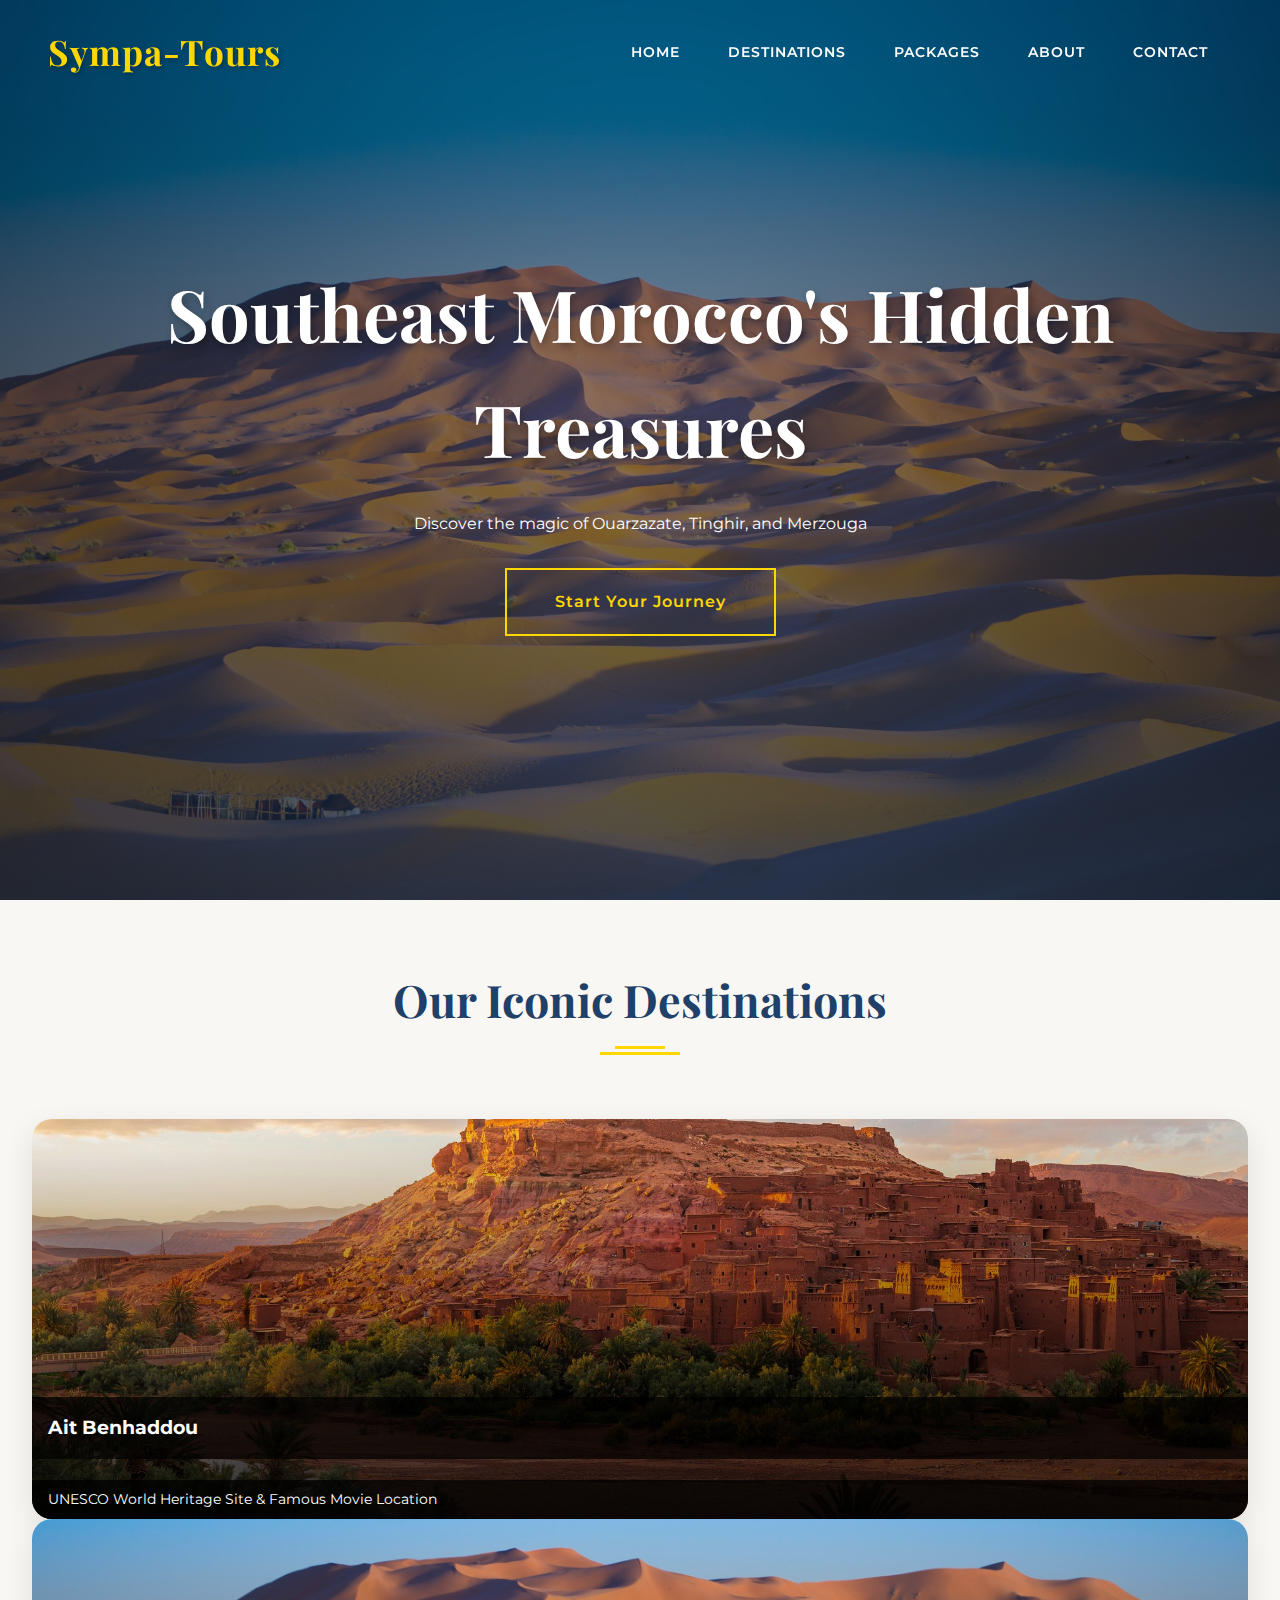
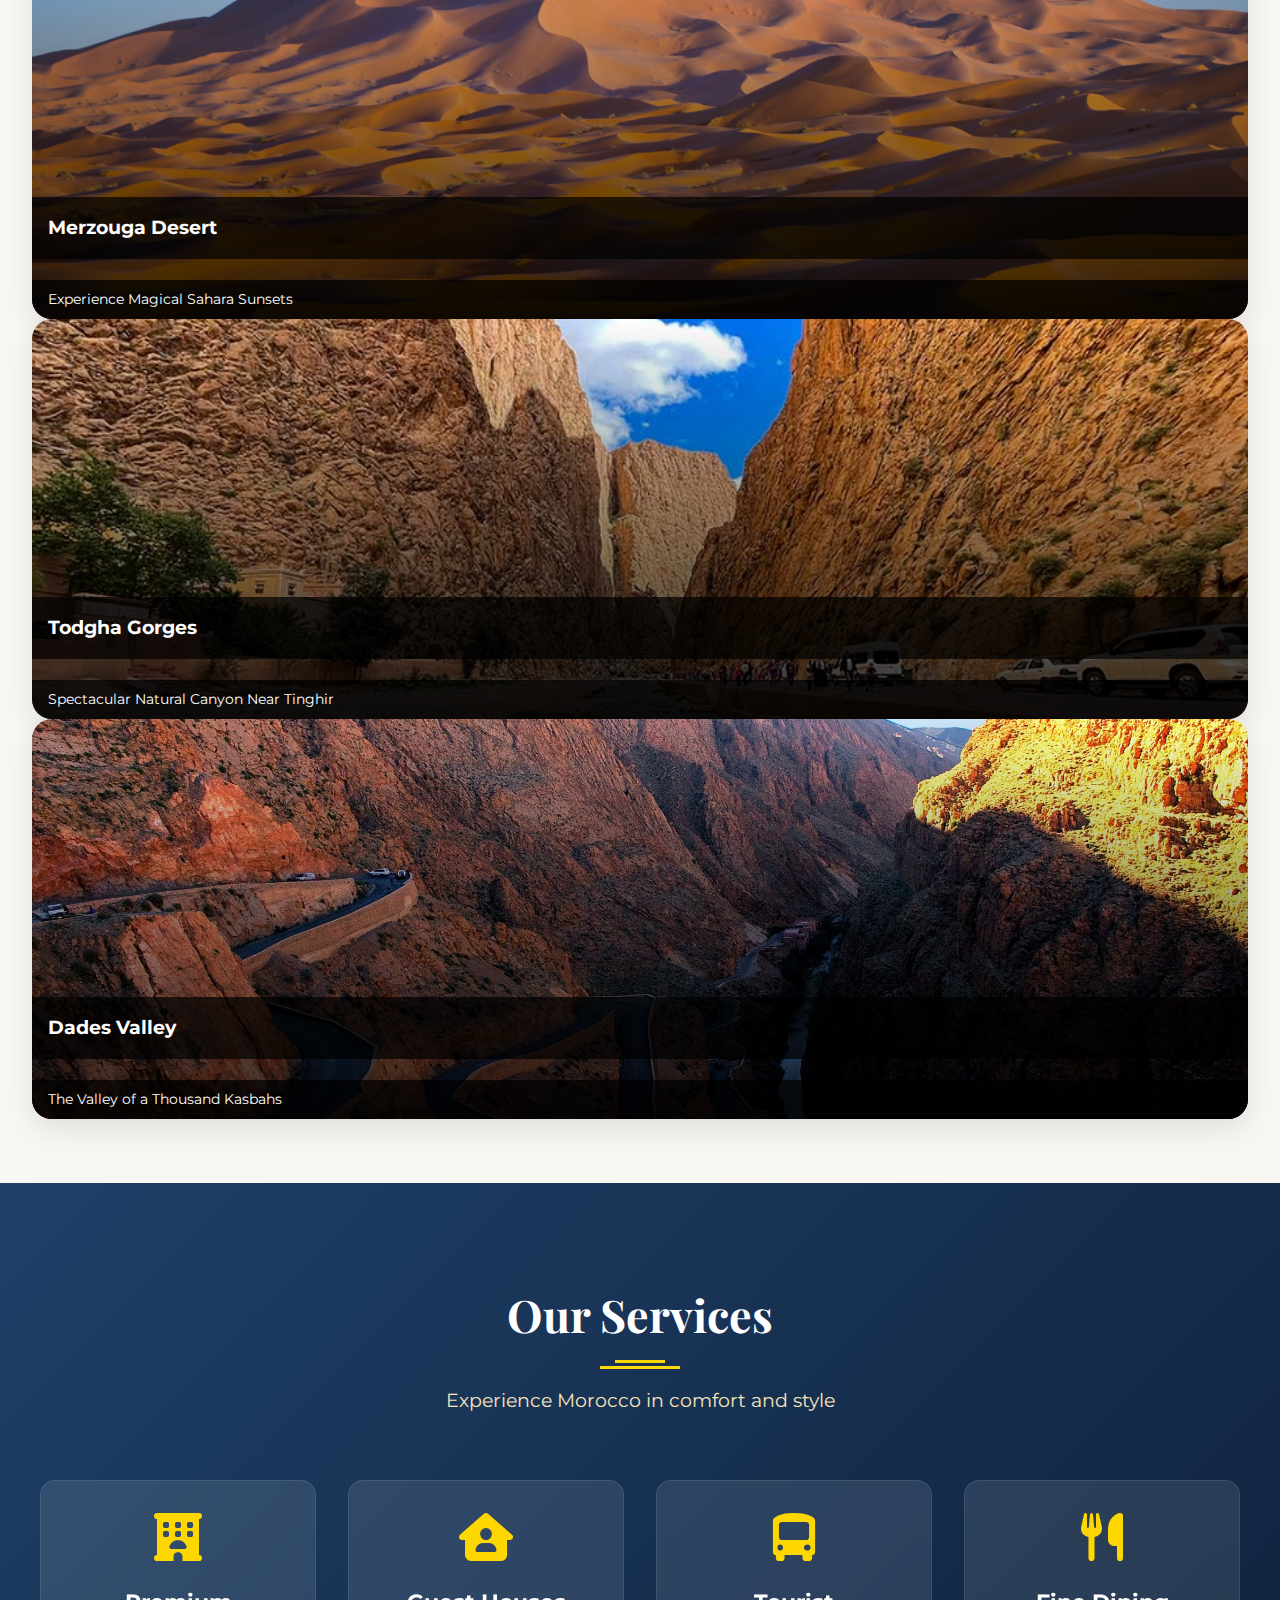
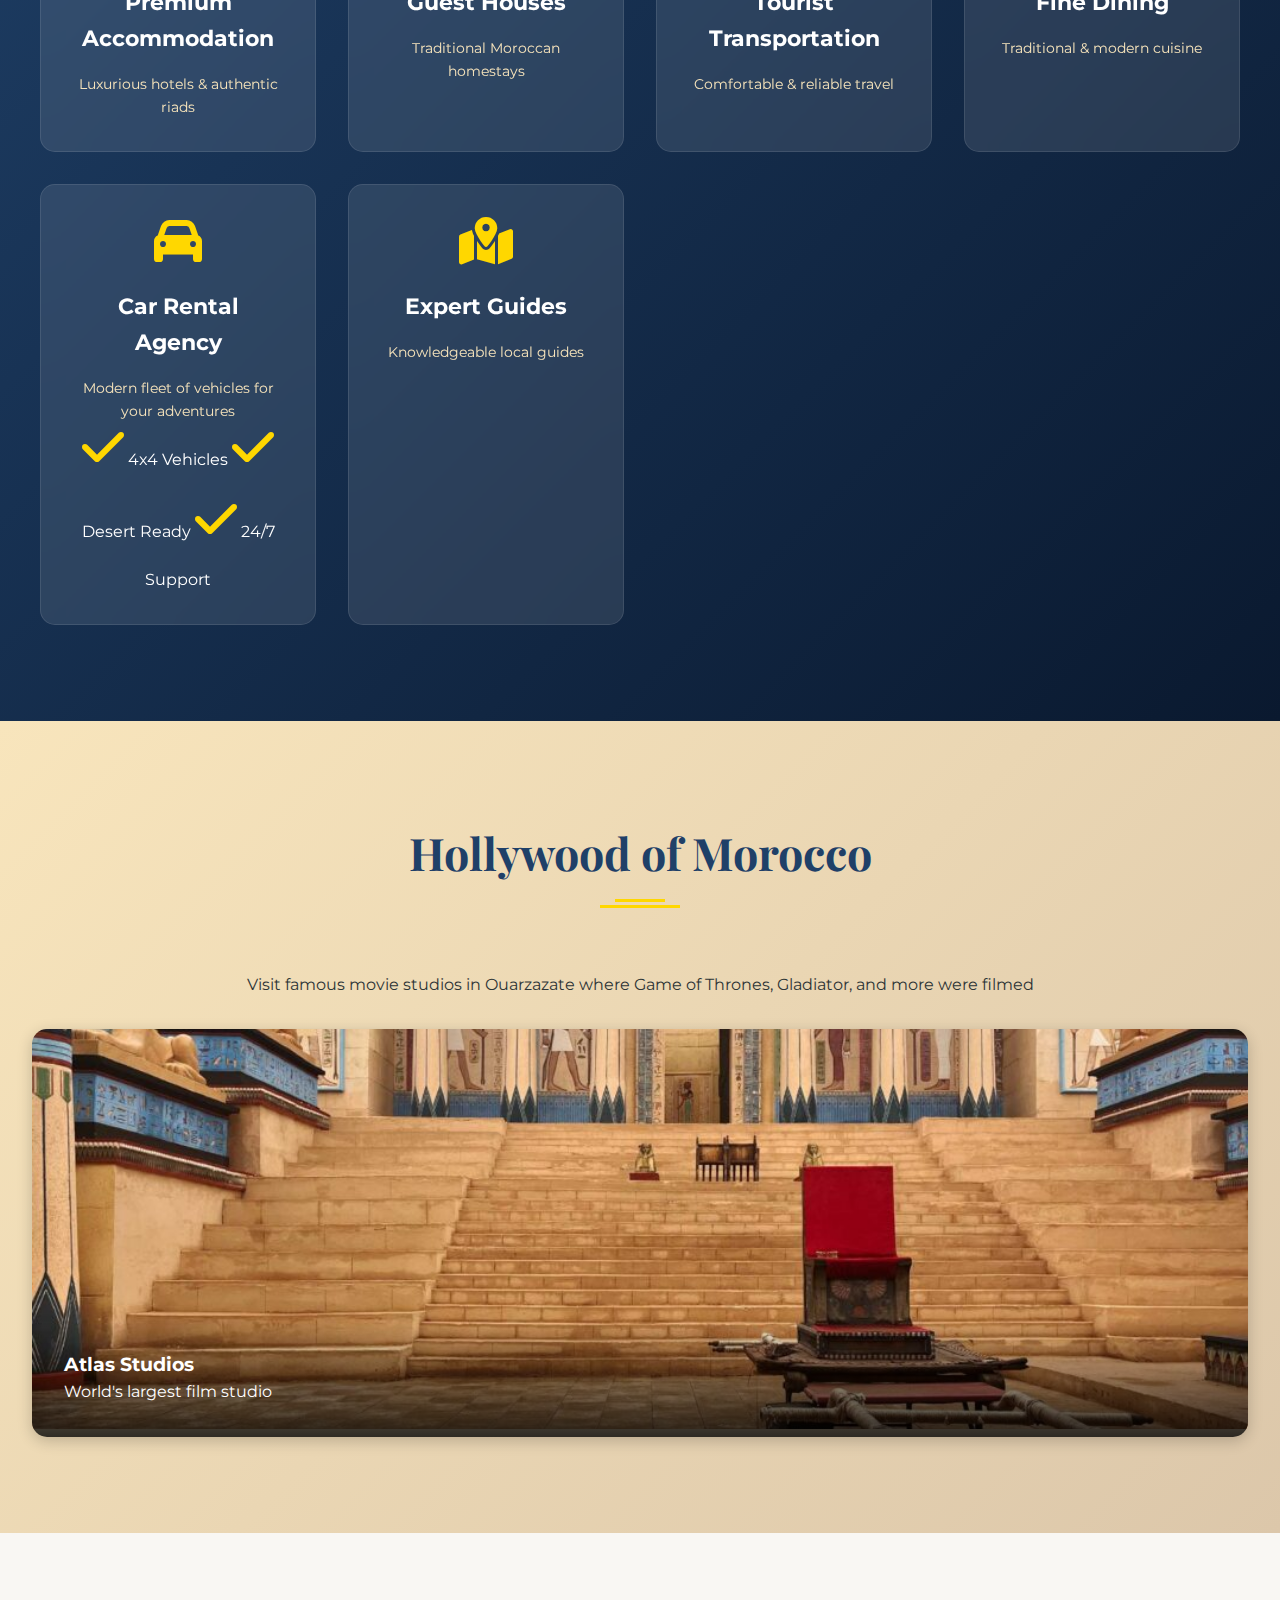
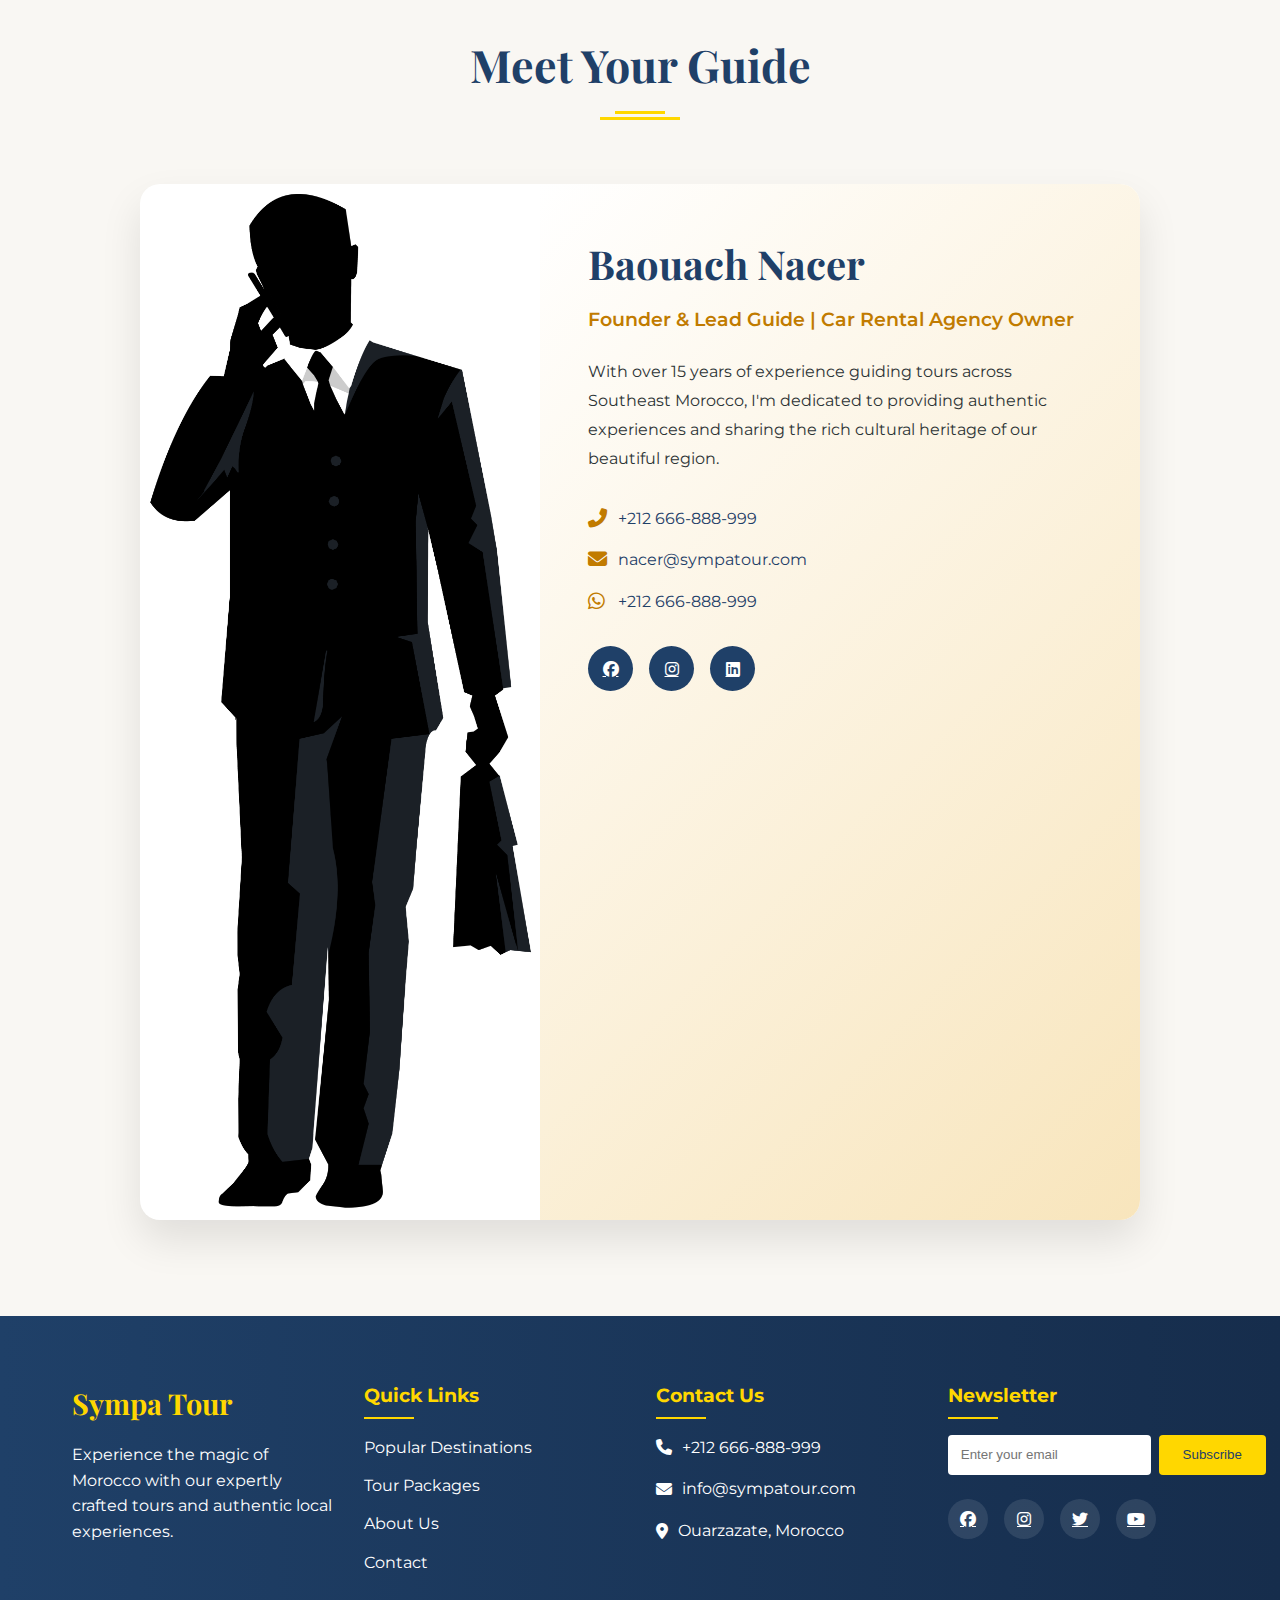
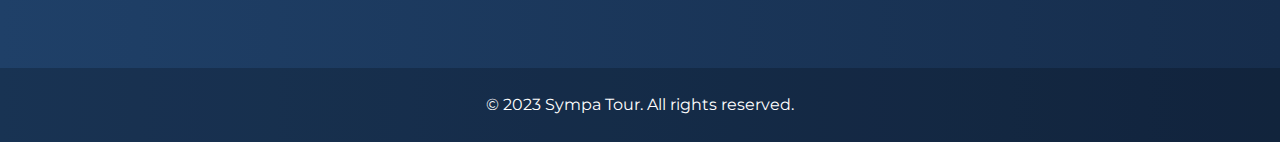
==== index.html @ e044de6e "wach" ====
<!DOCTYPE html>
<html lang="en">

<head>
    <meta charset="UTF-8">
    <meta name="viewport" content="width=device-width, initial-scale=1.0">
    <title>Sympa Tour - Moroccan Travel Experience</title>
    <link rel="preconnect" href="https://fonts.googleapis.com">
    <link rel="preconnect" href="https://fonts.gstatic.com" crossorigin>
    <link href="https://fonts.googleapis.com/css2?family=Montserrat:wght@400;600;700&family=Playfair+Display:wght@700&display=swap" rel="stylesheet">
    <link rel="stylesheet" href="https://cdnjs.cloudflare.com/ajax/libs/font-awesome/6.4.0/css/all.min.css">
    <link rel="stylesheet" href="home.css">
</head>

<body>
    <nav class="navbar">
        <div class="text-logo">Sympa-Tours</div>
        <div class="menu-toggle">
            <i class="fas fa-bars"></i>
        </div>
        <ul class="nav-links">
            <li><a href="#home">Home</a></li>
            <li><a href="#destinations">Destinations</a></li>
            <li><a href="#packages">Packages</a></li>
            <li><a href="#about">About</a></li>
            <li><a href="#contact">Contact</a></li>
        </ul>
    </nav>

    <header class="hero">
        <div class="hero-content">

            <h1>Southeast Morocco's Hidden Treasures</h1>
            <p>Discover the magic of Ouarzazate, Tinghir, and Merzouga</p>
            <a href="#contact" class="cta-button">Start Your Journey</a>
        </div>
    </header>

    <main>
        <section class="featured-destinations">
            <div class="section-header">
                <h2>Our Iconic Destinations</h2>
                <div class="separator"></div>
            </div>
            <div class="destination-grid">
                <div class="destination-card">
                    <img src="/src/images/R.jpg" alt="Ait Benhaddou">
                    <h3>Ait Benhaddou</h3>
                    <p>UNESCO World Heritage Site & Famous Movie Location</p>
                </div>
                <div class="destination-card">
                    <img src="/src/images/merzouga.jpg" alt="Merzouga Desert">
                    <h3>Merzouga Desert</h3>
                    <p>Experience Magical Sahara Sunsets</p>
                </div>
                <div class="destination-card">
                    <img src="/src/images/Todra-Gorge-Morocco-Twitter.jpg" alt="Todgha Gorges">
                    <h3>Todgha Gorges</h3>
                    <p>Spectacular Natural Canyon Near Tinghir</p>
                </div>
                <div class="destination-card">
                    <img src="/src/images/Atlas-Mountains-Ait-BenHaddou-Valley-of-the-Roses-Dades-Valley-3-Day-Private-Tour-Package-1.jpg" alt="Dades Valley">
                    <h3>Dades Valley</h3>
                    <p>The Valley of a Thousand Kasbahs</p>
                </div>
            </div>
        </section>

        <section class="services">
            <div class="section-header">
                <h2>Our Services</h2>
                <div class="separator"></div>
                <p>Experience Morocco in comfort and style</p>
            </div>
            <div class="services-grid">
                <div class="service-card">
                    <i class="fas fa-hotel"></i>
                    <h3>Premium Accommodation</h3>
                    <p>Luxurious hotels & authentic riads</p>
                </div>
                <div class="service-card">
                    <i class="fas fa-house-user"></i>
                    <h3>Guest Houses</h3>
                    <p>Traditional Moroccan homestays</p>
                </div>
                <div class="service-card">
                    <i class="fas fa-bus-alt"></i>
                    <h3>Tourist Transportation</h3>
                    <p>Comfortable & reliable travel</p>
                </div>
                <div class="service-card">
                    <i class="fas fa-utensils"></i>
                    <h3>Fine Dining</h3>
                    <p>Traditional & modern cuisine</p>
                </div>
                <div class="service-card car-rental-card">
                    <i class="fas fa-car"></i>
                    <h3>Car Rental Agency</h3>
                    <p>Modern fleet of vehicles for your adventures</p>
                    <div class="rental-details">
                        <span><i class="fas fa-check"></i> 4x4 Vehicles</span>
                        <span><i class="fas fa-check"></i> Desert Ready</span>
                        <span><i class="fas fa-check"></i> 24/7 Support</span>
                    </div>
                </div>
                <div class="service-card">
                    <i class="fas fa-map-marked-alt"></i>
                    <h3>Expert Guides</h3>
                    <p>Knowledgeable local guides</p>
                </div>
            </div>
        </section>

        <section class="movie-studios">
            <div class="section-header">
                <h2>Hollywood of Morocco</h2>
                <div class="separator"></div>
            </div>
            <p>Visit famous movie studios in Ouarzazate where Game of Thrones, Gladiator, and more were filmed</p>
            <div class="studio-gallery">
                <img src="/src/images/Atlas-10-1024x640.jpg" alt="Atlas Studios">
                <div class="studio-info">
                    <h3>Atlas Studios</h3>
                    <p>World's largest film studio</p>
                </div>
            </div>
        </section>

        <section class="contact-section">
            <div class="section-header">
                <h2>Meet Your Guide</h2>
                <div class="separator"></div>
            </div>
            <div class="contact-card">
                <div class="owner-image">
                    <img src="/src/images/man.png" alt="Tour Guide">
                </div>
                <div class="owner-info">
                    <h3>Baouach Nacer</h3>
                    <p class="title">Founder & Lead Guide | Car Rental Agency Owner</p>
                    <p class="bio">With over 15 years of experience guiding tours across Southeast Morocco, I'm dedicated to providing authentic experiences and sharing the rich cultural heritage of our beautiful region.</p>
                    <div class="owner-contacts">
                        <div class="contact-item">
                            <i class="fas fa-phone-alt"></i>
                            <span>+212 666-888-999</span>
                        </div>
                        <div class="contact-item">
                            <i class="fas fa-envelope"></i>
                            <span>nacer@sympatour.com</span>
                        </div>
                        <div class="contact-item">
                            <i class="fab fa-whatsapp"></i>
                            <span>+212 666-888-999</span>
                        </div>
                    </div>
                    <div class="owner-social">
                        <a href="#" class="social-link"><i class="fab fa-facebook"></i></a>
                        <a href="#" class="social-link"><i class="fab fa-instagram"></i></a>
                        <a href="#" class="social-link"><i class="fab fa-linkedin"></i></a>
                    </div>
                </div>
            </div>
        </section>

        <footer class="footer">
            <div class="footer-content">
                <div class="footer-section">
                    <div class="footer-logo">

                        <h3>Sympa Tour</h3>
                    </div>
                    <p>Experience the magic of Morocco with our expertly crafted tours and authentic local experiences.</p>
                </div>

                <div class="footer-section">
                    <h4>Quick Links</h4>
                    <ul>
                        <li><a href="#destinations">Popular Destinations</a></li>
                        <li><a href="#packages">Tour Packages</a></li>
                        <li><a href="#about">About Us</a></li>
                        <li><a href="#contact">Contact</a></li>
                    </ul>
                </div>

                <div class="footer-section">
                    <h4>Contact Us</h4>
                    <div class="contact-info">
                        <p><i class="fas fa-phone"></i> +212 666-888-999</p>
                        <p><i class="fas fa-envelope"></i> info@sympatour.com</p>
                        <p><i class="fas fa-map-marker-alt"></i> Ouarzazate, Morocco</p>
                    </div>
                </div>

                <div class="footer-section">
                    <h4>Newsletter</h4>
                    <div class="newsletter-form">
                        <input type="email" placeholder="Enter your email">
                        <button type="submit">Subscribe</button>
                    </div>
                    <div class="social-links">
                        <a href="#"><i class="fab fa-facebook"></i></a>
                        <a href="#"><i class="fab fa-instagram"></i></a>
                        <a href="#"><i class="fab fa-twitter"></i></a>
                        <a href="#"><i class="fab fa-youtube"></i></a>
                    </div>
                </div>
            </div>
            <div class="footer-bottom">
                <p>&copy; 2023 Sympa Tour. All rights reserved.</p>
            </div>
        </footer>
        <script src="home.js"></script>
</body>

</html>
---- home.css ----
:root {
    --primary-color: #c17b00;
    --secondary-color: #1f4068;
    --accent-color: #ffd700;
    --text-color: #2d3436;
    --light-bg: #f9f7f3;
    --sand-light: #f8e5bc;
    --sand-dark: #dcc7aa;
}

* {
    margin: 0;
    padding: 0;
    box-sizing: border-box;
}

body {
    font-family: 'Montserrat', sans-serif;
    line-height: 1.6;
    color: var(--text-color);
}


/* ...existing code... */

.navbar {
    background: transparent;
    padding: 1.5rem 3rem;
    transition: all 0.4s ease;
    backdrop-filter: blur(10px);
    display: flex;
    justify-content: space-between;
    align-items: center;
    position: fixed;
    width: 100%;
    z-index: 1000;
}

.text-logo {
    font-family: 'Playfair Display', serif;
    font-size: 2.2rem;
    color: var(--accent-color);
    text-shadow: 2px 2px 4px rgba(0, 0, 0, 0.3);
    font-weight: 700;
    letter-spacing: 1px;
}

.navbar.scrolled {
    background: rgba(31, 64, 104, 0.95);
    padding: 1rem 3rem;
    box-shadow: 0 2px 20px rgba(0, 0, 0, 0.1);
}

.logo {
    font-family: 'Playfair Display', serif;
    font-size: 2.2rem;
    color: var(--accent-color);
    text-shadow: 2px 2px 4px rgba(0, 0, 0, 0.3);
}

.logo i {
    margin-right: 10px;
}

.nav-links {
    display: flex;
    list-style: none;
}

.nav-links li a {
    font-weight: 600;
    text-transform: uppercase;
    letter-spacing: 1px;
    font-size: 0.9rem;
    position: relative;
    color: white;
    text-decoration: none;
    padding: 0.5rem 1rem;
    margin: 0 0.5rem;
    border-radius: 25px;
    transition: background 0.3s ease;
}

.nav-links li a::after {
    content: '';
    position: absolute;
    bottom: -5px;
    left: 50%;
    width: 0;
    height: 2px;
    background: var(--accent-color);
    transition: all 0.3s ease;
    transform: translateX(-50%);
}

.nav-links li a:hover {
    background: var(--accent-color);
    color: var(--secondary-color);
}

.nav-links li a:hover::after {
    width: 80%;
}


/* ...existing code... */

.nav-links li a.active {
    background: var(--accent-color);
    color: var(--secondary-color);
    position: relative;
}

.nav-links li a.active::after {
    width: 80%;
    opacity: 1;
}


/* ...existing code... */

.hero {
    height: 100vh;
    background: linear-gradient(rgba(0, 0, 0, 0.3), rgba(31, 64, 104, 0.7)), url('/src/images/merzouga.jpg') center/cover;
    display: flex;
    align-items: center;
    justify-content: center;
    text-align: center;
    color: white;
    background-attachment: fixed;
    position: relative;
}

.hero::before {
    content: '';
    position: absolute;
    top: 0;
    left: 0;
    right: 0;
    bottom: 0;
    background: radial-gradient(circle at center, transparent 0%, rgba(0, 0, 0, 0.4) 100%);
}

.hero-content {
    position: relative;
    padding: 0 20px;
    z-index: 1;
}

.hero-content h1 {
    font-family: 'Playfair Display', serif;
    font-size: 4.5rem;
    text-shadow: 2px 4px 8px rgba(0, 0, 0, 0.3);
    margin-bottom: 1.5rem;
}

.cta-button {
    background: transparent;
    border: 2px solid var(--accent-color);
    color: var(--accent-color);
    font-weight: 600;
    letter-spacing: 1px;
    padding: 1.2rem 3rem;
    margin-top: 2rem;
    text-decoration: none;
    display: inline-block;
    overflow: hidden;
    position: relative;
    z-index: 1;
    transition: transform 0.3s ease;
}

.cta-button::after {
    content: '';
    position: absolute;
    bottom: 0;
    left: 0;
    width: 100%;
    height: 0;
    background: var(--accent-color);
    transition: all 0.3s ease;
    z-index: -1;
}

.cta-button:hover {
    color: var(--secondary-color);
}

.cta-button:hover::after {
    height: 100%;
}

.cta-button:hover {
    transform: scale(1.05);
}

.featured-destinations {
    padding: 4rem 2rem;
    background: var(--light-bg);
}

.section-header {
    text-align: center;
    margin-bottom: 4rem;
}

.section-header h2 {
    font-family: 'Playfair Display', serif;
    font-size: 2.8rem;
    color: var(--secondary-color);
    margin-bottom: 1rem;
}

.separator {
    width: 80px;
    height: 3px;
    background: var(--accent-color);
    margin: 0 auto;
    position: relative;
}

.separator::before,
.separator::after {
    content: '';
    position: absolute;
    width: 40px;
    height: 3px;
    background: var(--accent-color);
    top: -6px;
}

.separator::before {
    left: 15px;
}

.separator::after {
    right: 15px;
}

.destination-card {
    background: white;
    border-radius: 20px;
    overflow: hidden;
    box-shadow: 0 10px 30px rgba(0, 0, 0, 0.1);
    transition: transform 0.3s ease;
    position: relative;
    height: 400px;
}

.destination-card::before {
    content: '';
    position: absolute;
    top: 0;
    left: 0;
    width: 100%;
    height: 100%;
    background: linear-gradient(to top, rgba(0, 0, 0, 0.8), transparent);
    z-index: 1;
}

.destination-card:hover {
    transform: translateY(-10px);
}

.destination-card img {
    width: 100%;
    height: 100%;
    object-fit: cover;
    transition: transform 0.5s ease;
    transform: scale(1.1);
}

.destination-card:hover img {
    transform: scale(1);
}

.destination-card h3 {
    position: absolute;
    bottom: 60px;
    width: 100%;
    color: white;
    background: rgba(0, 0, 0, 0.7);
    margin: 0;
    padding: 1rem;
    z-index: 2;
}

.destination-card p {
    position: absolute;
    bottom: 0;
    width: 100%;
    color: white;
    background: rgba(0, 0, 0, 0.7);
    margin: 0;
    padding: 0.5rem 1rem;
    font-size: 0.9rem;
    z-index: 2;
}

.movie-studios {
    padding: 6rem 2rem;
    background: linear-gradient(135deg, var(--sand-light), var(--sand-dark));
    text-align: center;
}

.studio-gallery {
    margin-top: 2rem;
    position: relative;
    overflow: hidden;
    border-radius: 15px;
    box-shadow: 0 4px 15px rgba(0, 0, 0, 0.2);
}

.studio-gallery img {
    width: 100%;
    height: 400px;
    object-fit: cover;
    transition: transform 0.3s ease;
}

.studio-info {
    position: absolute;
    bottom: 0;
    width: 100%;
    background: linear-gradient(transparent, rgba(0, 0, 0, 0.8));
    color: white;
    padding: 2rem;
    text-align: left;
}

.services {
    padding: 6rem 2rem;
    background: linear-gradient(135deg, var(--secondary-color), #0a192f);
    color: white;
}

.services .section-header h2 {
    color: white;
}

.services .section-header p {
    color: var(--sand-light);
    font-size: 1.2rem;
    margin-top: 1rem;
}

.services-grid {
    display: grid;
    grid-template-columns: repeat(auto-fit, minmax(250px, 1fr));
    gap: 2rem;
    max-width: 1200px;
    margin: 3rem auto 0;
}

.service-card {
    background: rgba(255, 255, 255, 0.1);
    backdrop-filter: blur(10px);
    padding: 2rem;
    border-radius: 15px;
    text-align: center;
    transition: all 0.3s ease;
    border: 1px solid rgba(255, 255, 255, 0.1);
}

.service-card:hover {
    transform: translateY(-10px);
    background: rgba(255, 255, 255, 0.15);
    border-color: var(--accent-color);
}

.service-card i {
    font-size: 3rem;
    color: var(--accent-color);
    margin-bottom: 1.5rem;
}

.service-card h3 {
    color: white;
    font-size: 1.4rem;
    margin-bottom: 1rem;
}

.service-card p {
    color: var(--sand-light);
    font-size: 0.9rem;
}

@media (max-width: 768px) {
    .nav-links {
        display: none;
    }
    .hero-content h1 {
        font-size: 2.5rem;
    }
    .services-grid {
        grid-template-columns: 1fr;
        padding: 0 1rem;
    }
}


/* ...existing code... */

.menu-toggle {
    display: none;
    font-size: 2rem;
    color: var(--accent-color);
    cursor: pointer;
    z-index: 1001;
}

@media (max-width: 768px) {
    .menu-toggle {
        display: block;
    }
    .nav-links {
        position: fixed;
        top: 0;
        right: -100%;
        width: 100%;
        height: 100vh;
        background-color: var(--secondary-color);
        display: flex;
        flex-direction: column;
        align-items: center;
        justify-content: center;
        transition: 0.5s ease;
        z-index: 1000;
    }
    .nav-links.active {
        right: 0;
    }
    .nav-links li {
        margin: 1.5rem 0;
    }
    .nav-links li a {
        font-size: 1.5rem;
        padding: 0.8rem 2rem;
    }
}


/* ...existing code... */

.contact-section {
    padding: 6rem 2rem;
    background: var(--light-bg);
}

.contact-card {
    max-width: 1000px;
    margin: 3rem auto 0;
    display: flex;
    background: white;
    border-radius: 20px;
    overflow: hidden;
    box-shadow: 0 20px 40px rgba(0, 0, 0, 0.1);
}

.owner-image {
    flex: 0 0 40%;
    position: relative;
    overflow: hidden;
}

.owner-image img {
    width: 100%;
    height: 100%;
    object-fit: cover;
    transition: transform 0.3s ease;
}

.owner-image:hover img {
    transform: scale(1.05);
}

.owner-info {
    flex: 0 0 60%;
    padding: 3rem;
    background: linear-gradient(135deg, #fff, var(--sand-light));
}

.owner-info h3 {
    font-family: 'Playfair Display', serif;
    font-size: 2.5rem;
    color: var(--secondary-color);
    margin-bottom: 0.5rem;
}

.owner-info .title {
    color: var(--primary-color);
    font-size: 1.2rem;
    font-weight: 600;
    margin-bottom: 1.5rem;
}

.owner-info .bio {
    color: var(--text-color);
    margin-bottom: 2rem;
    line-height: 1.8;
}

.owner-contacts {
    margin-bottom: 2rem;
}

.contact-item {
    display: flex;
    align-items: center;
    margin-bottom: 1rem;
    color: var(--secondary-color);
}

.contact-item i {
    width: 30px;
    color: var(--primary-color);
    font-size: 1.2rem;
}

.owner-social {
    display: flex;
    gap: 1rem;
}

.owner-social .social-link {
    width: 45px;
    height: 45px;
    display: flex;
    align-items: center;
    justify-content: center;
    background: var(--secondary-color);
    color: white;
    border-radius: 50%;
    transition: all 0.3s ease;
}

.owner-social .social-link:hover {
    background: var(--accent-color);
    transform: translateY(-3px);
}

@media (max-width: 768px) {
    .contact-card {
        flex-direction: column;
    }
    .owner-image {
        height: 300px;
    }
    .owner-info {
        padding: 2rem;
    }
    .owner-info h3 {
        font-size: 2rem;
    }
}

.footer {
    background: linear-gradient(to right, #1f4068, #162d4c);
    color: white;
    align-items: center;
    padding: 4rem 0 0 0;
}

.footer-content {
    max-width: 1200px;
    margin: 0 auto;
    display: grid;
    grid-template-columns: repeat(auto-fit, minmax(250px, 1fr));
    gap: 2rem;
    padding: 0 2rem;
}

.footer-section {
    margin-bottom: 2rem;
}

.footer-logo {
    display: flex;
    align-items: center;
    gap: 1rem;
    margin-bottom: 1rem;
}

.footer-logo i {
    font-size: 2.5rem;
    color: var(--accent-color);
}

.footer-logo h3 {
    font-family: 'Playfair Display', serif;
    font-size: 1.8rem;
    color: var(--accent-color);
}

.footer-section h4 {
    color: var(--accent-color);
    font-size: 1.2rem;
    margin-bottom: 1.5rem;
    position: relative;
}

.footer-section h4::after {
    content: '';
    position: absolute;
    left: 0;
    bottom: -8px;
    width: 50px;
    height: 2px;
    background: var(--accent-color);
}

.footer-section ul {
    list-style: none;
}

.footer-section ul li {
    margin-bottom: 0.8rem;
}

.footer-section ul li a {
    color: #fff;
    text-decoration: none;
    transition: all 0.3s ease;
}

.footer-section ul li a:hover {
    color: var(--accent-color);
    padding-left: 8px;
}

.contact-info p {
    display: flex;
    align-items: center;
    gap: 10px;
    margin-bottom: 1rem;
}

.newsletter-form {
    display: flex;
    gap: 0.5rem;
    margin-bottom: 1.5rem;
}

.newsletter-form input {
    padding: 0.8rem;
    border: none;
    border-radius: 4px;
    flex: 1;
}

.newsletter-form button {
    background: var(--accent-color);
    color: var(--secondary-color);
    border: none;
    padding: 0.8rem 1.5rem;
    border-radius: 4px;
    cursor: pointer;
    transition: all 0.3s ease;
}

.newsletter-form button:hover {
    background: #fff;
    transform: translateY(-2px);
}

.social-links {
    display: flex;
    gap: 1rem;
}

.social-links a {
    color: white;
    background: rgba(255, 255, 255, 0.1);
    width: 40px;
    height: 40px;
    display: flex;
    align-items: center;
    justify-content: center;
    border-radius: 50%;
    transition: all 0.3s ease;
}

.social-links a:hover {
    background: var(--accent-color);
    transform: translateY(-3px);
}

.footer-bottom {
    text-align: center;
    padding: 1.5rem;
    background: rgba(0, 0, 0, 0.2);
    margin-top: 3rem;
}

@media (max-width: 768px) {
    .footer-content {
        grid-template-columns: 1fr;
    }
    .newsletter-form {
        flex-direction: column;
    }
}
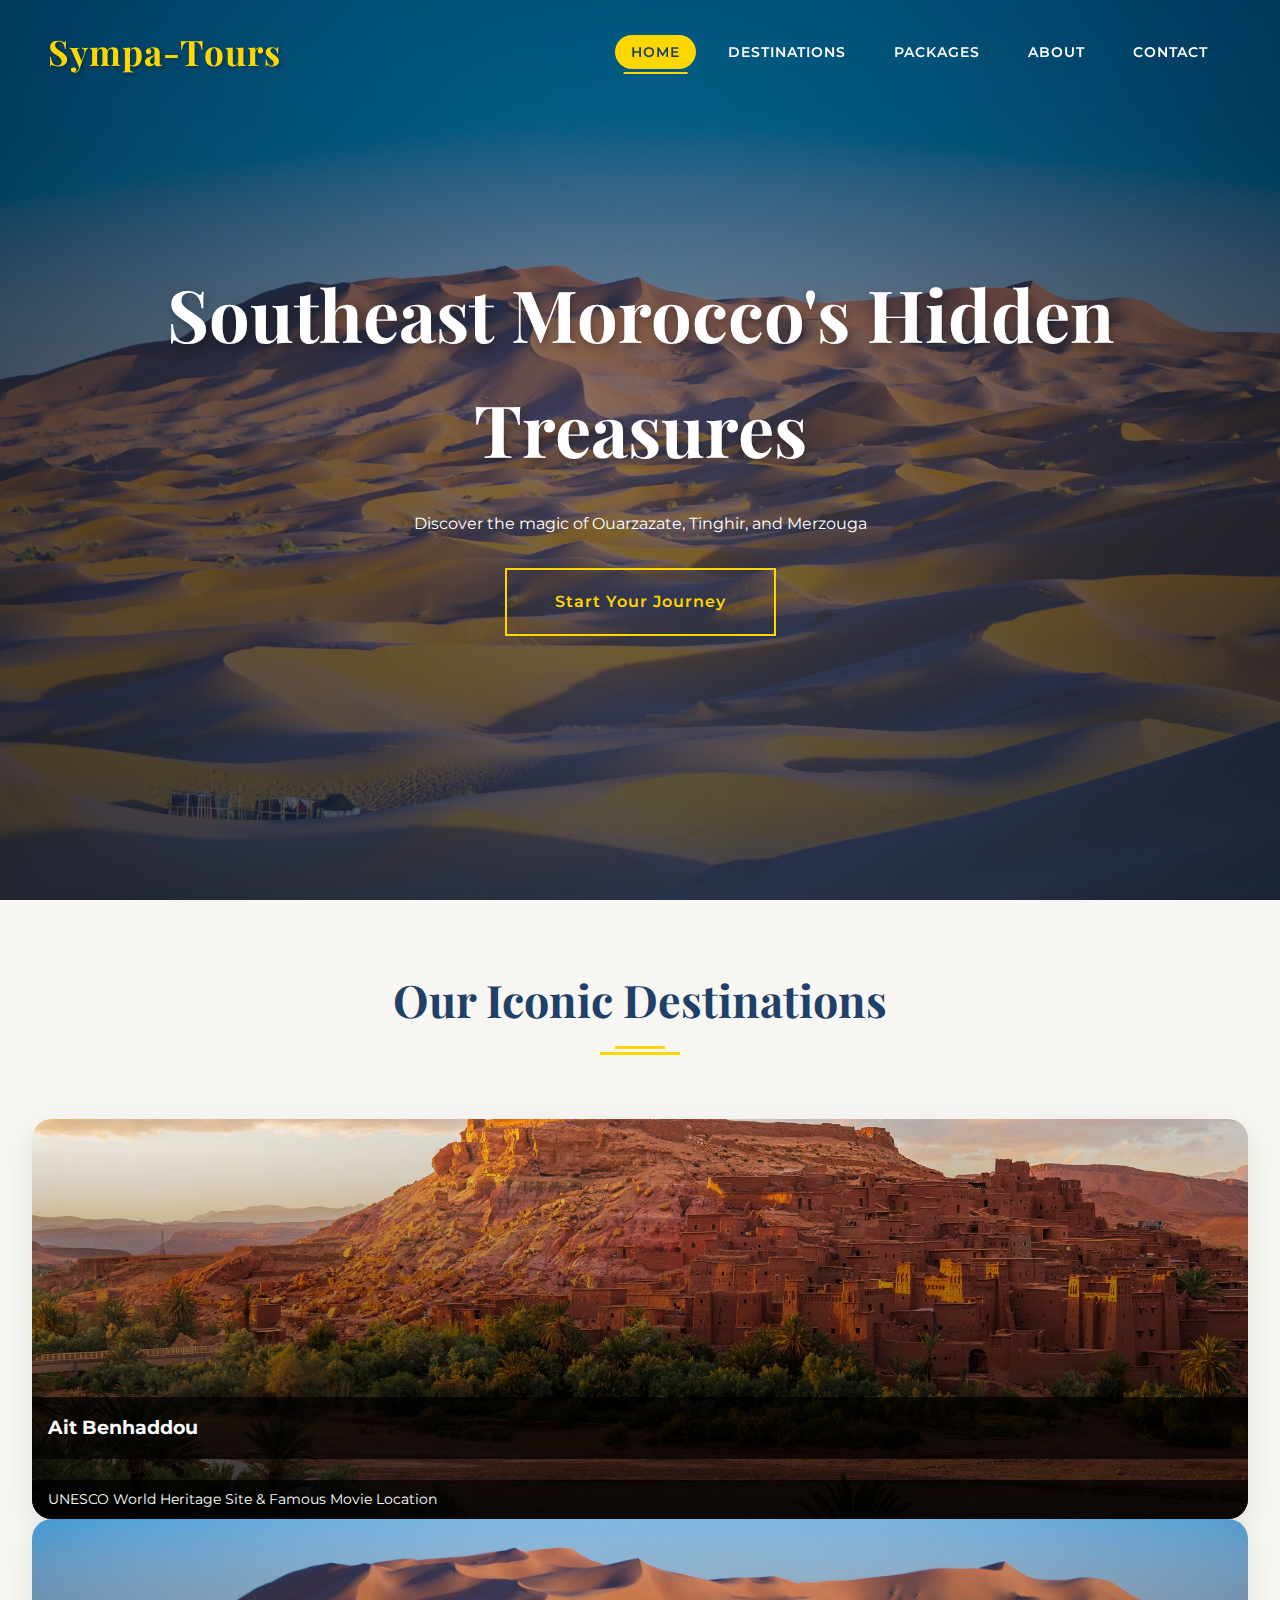
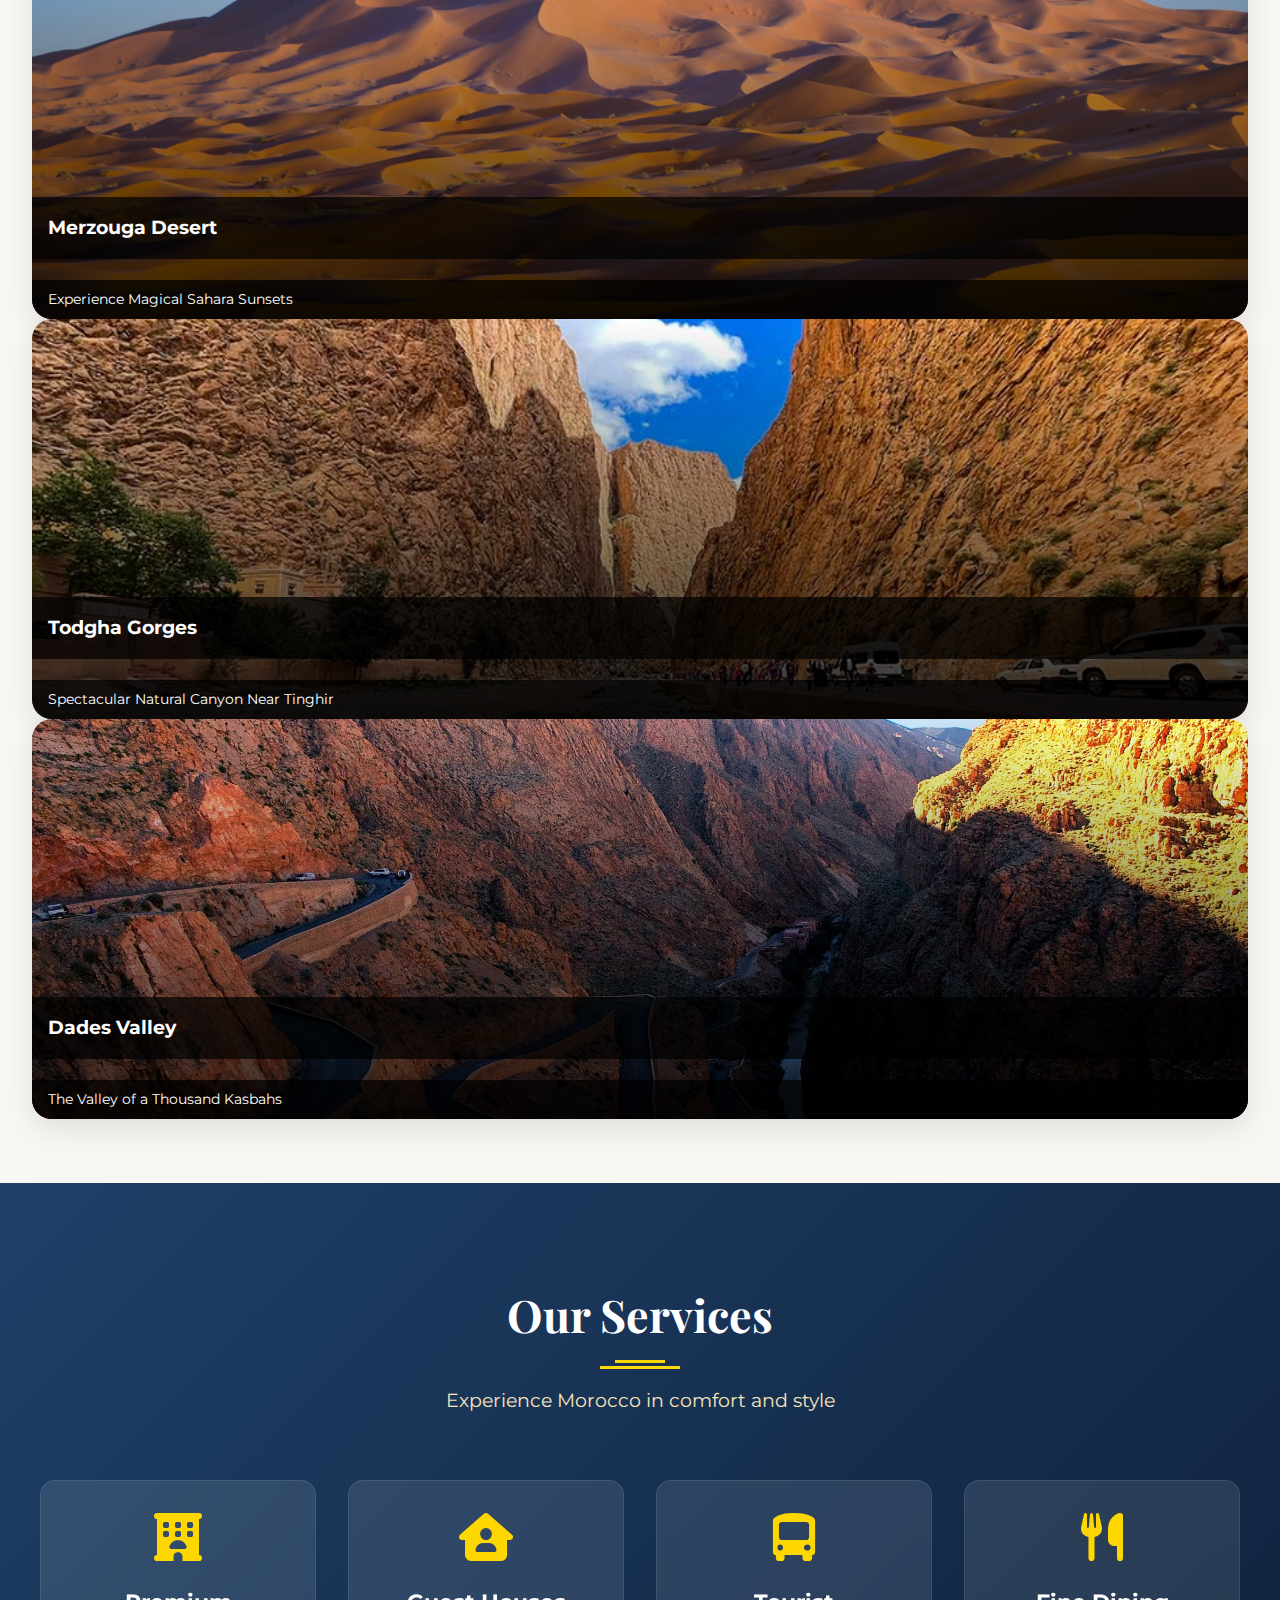
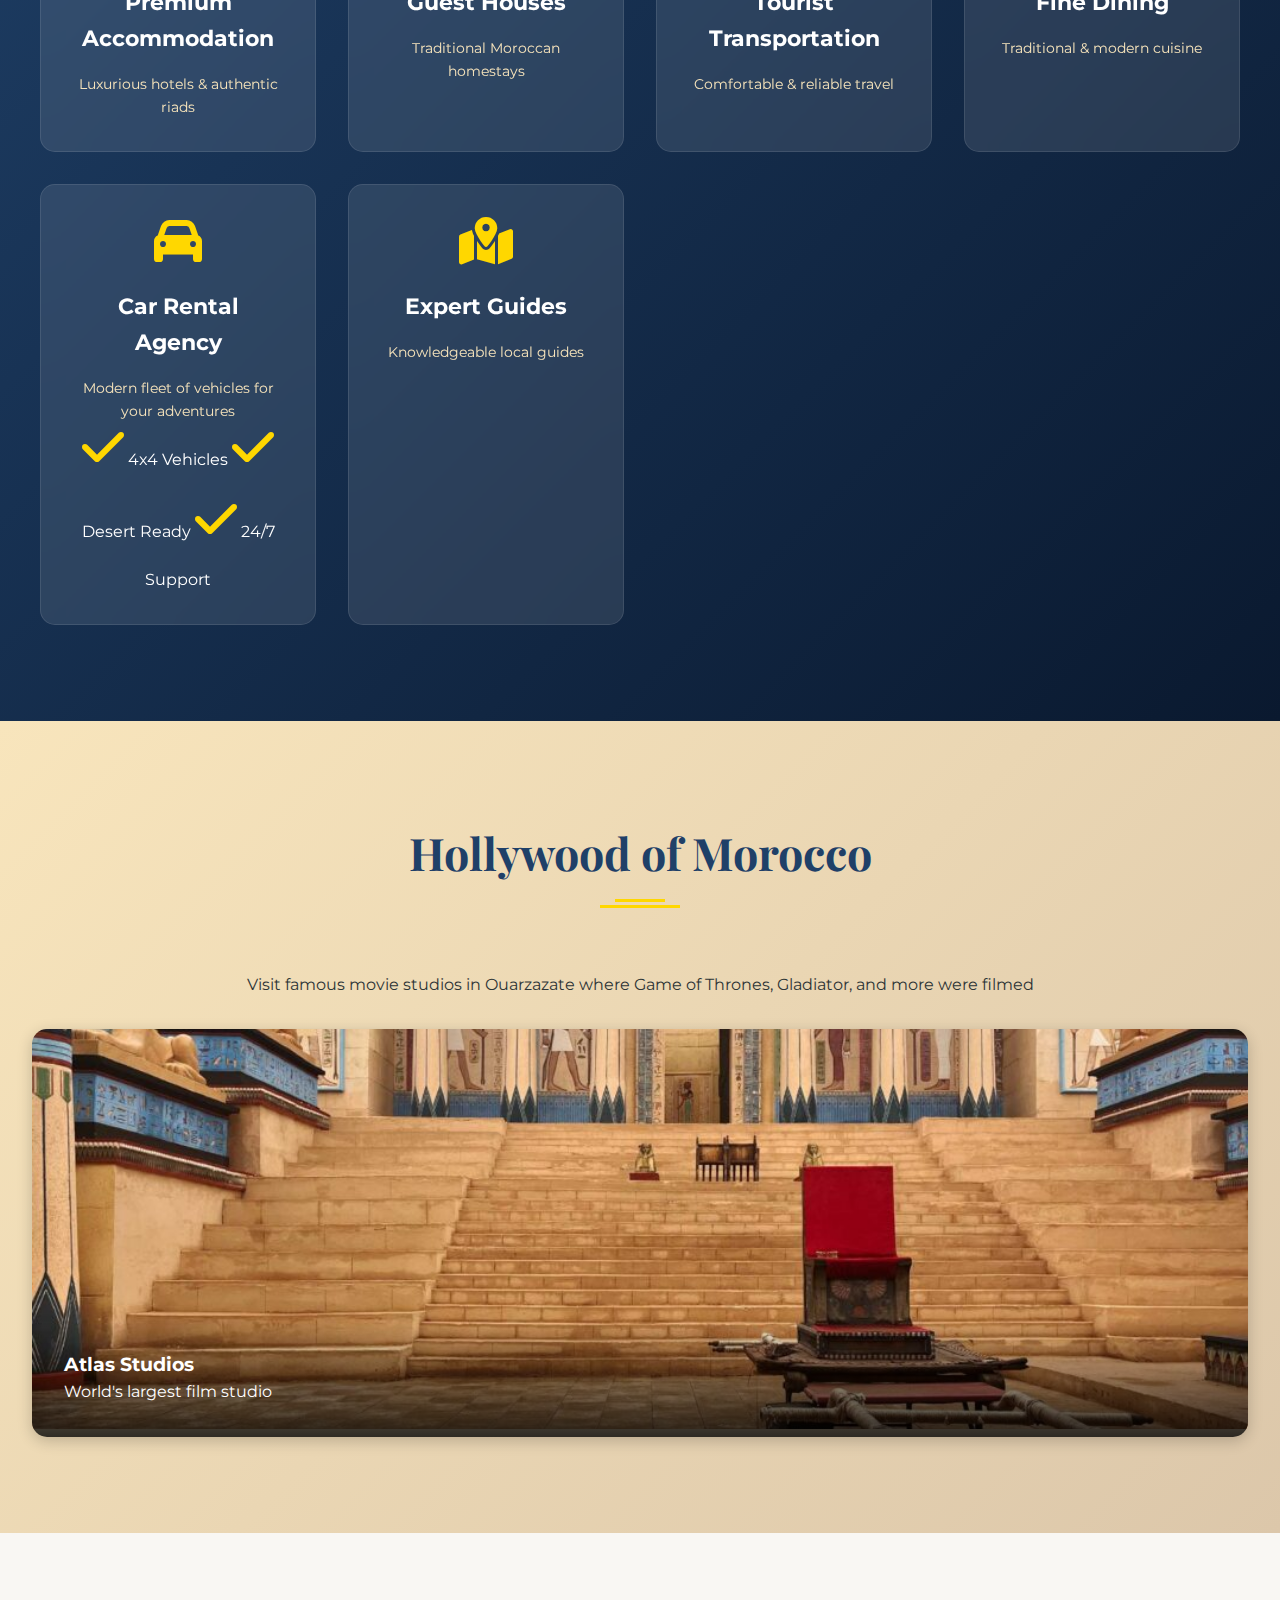
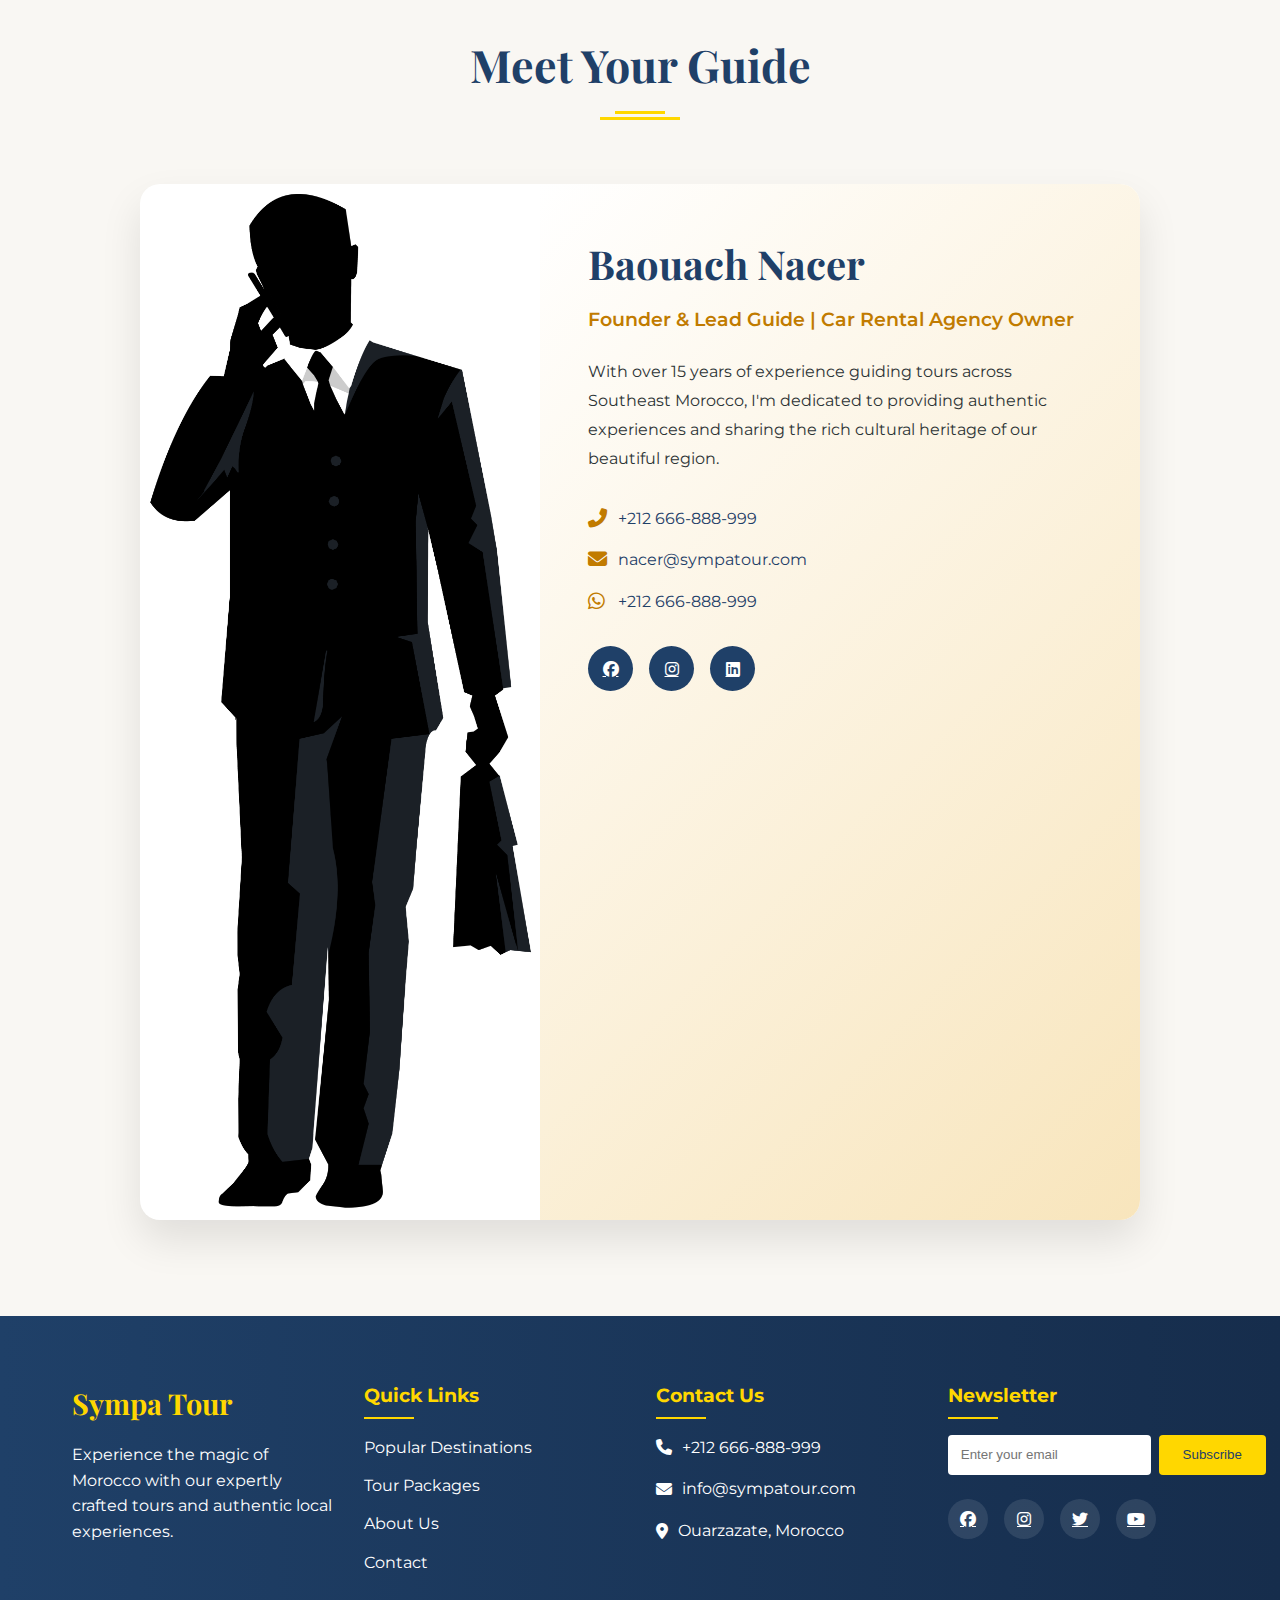
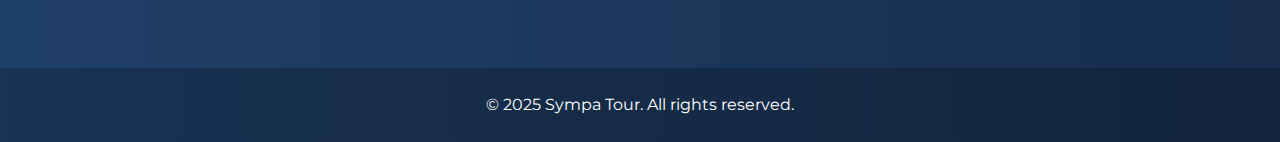
==== commit 17e6a503: "ich" ====
--- a/index.html
+++ b/index.html
@@ -19,7 +19,7 @@
             <i class="fas fa-bars"></i>
         </div>
         <ul class="nav-links">
-            <li><a href="#home">Home</a></li>
+            <li><a href="#home" class="active">Home</a></li>
             <li><a href="#destinations">Destinations</a></li>
             <li><a href="#packages">Packages</a></li>
             <li><a href="#about">About</a></li>
@@ -206,7 +206,7 @@
                 </div>
             </div>
             <div class="footer-bottom">
-                <p>&copy; 2023 Sympa Tour. All rights reserved.</p>
+                <p>&copy; 2025 Sympa Tour. All rights reserved.</p>
             </div>
         </footer>
         <script src="home.js"></script>
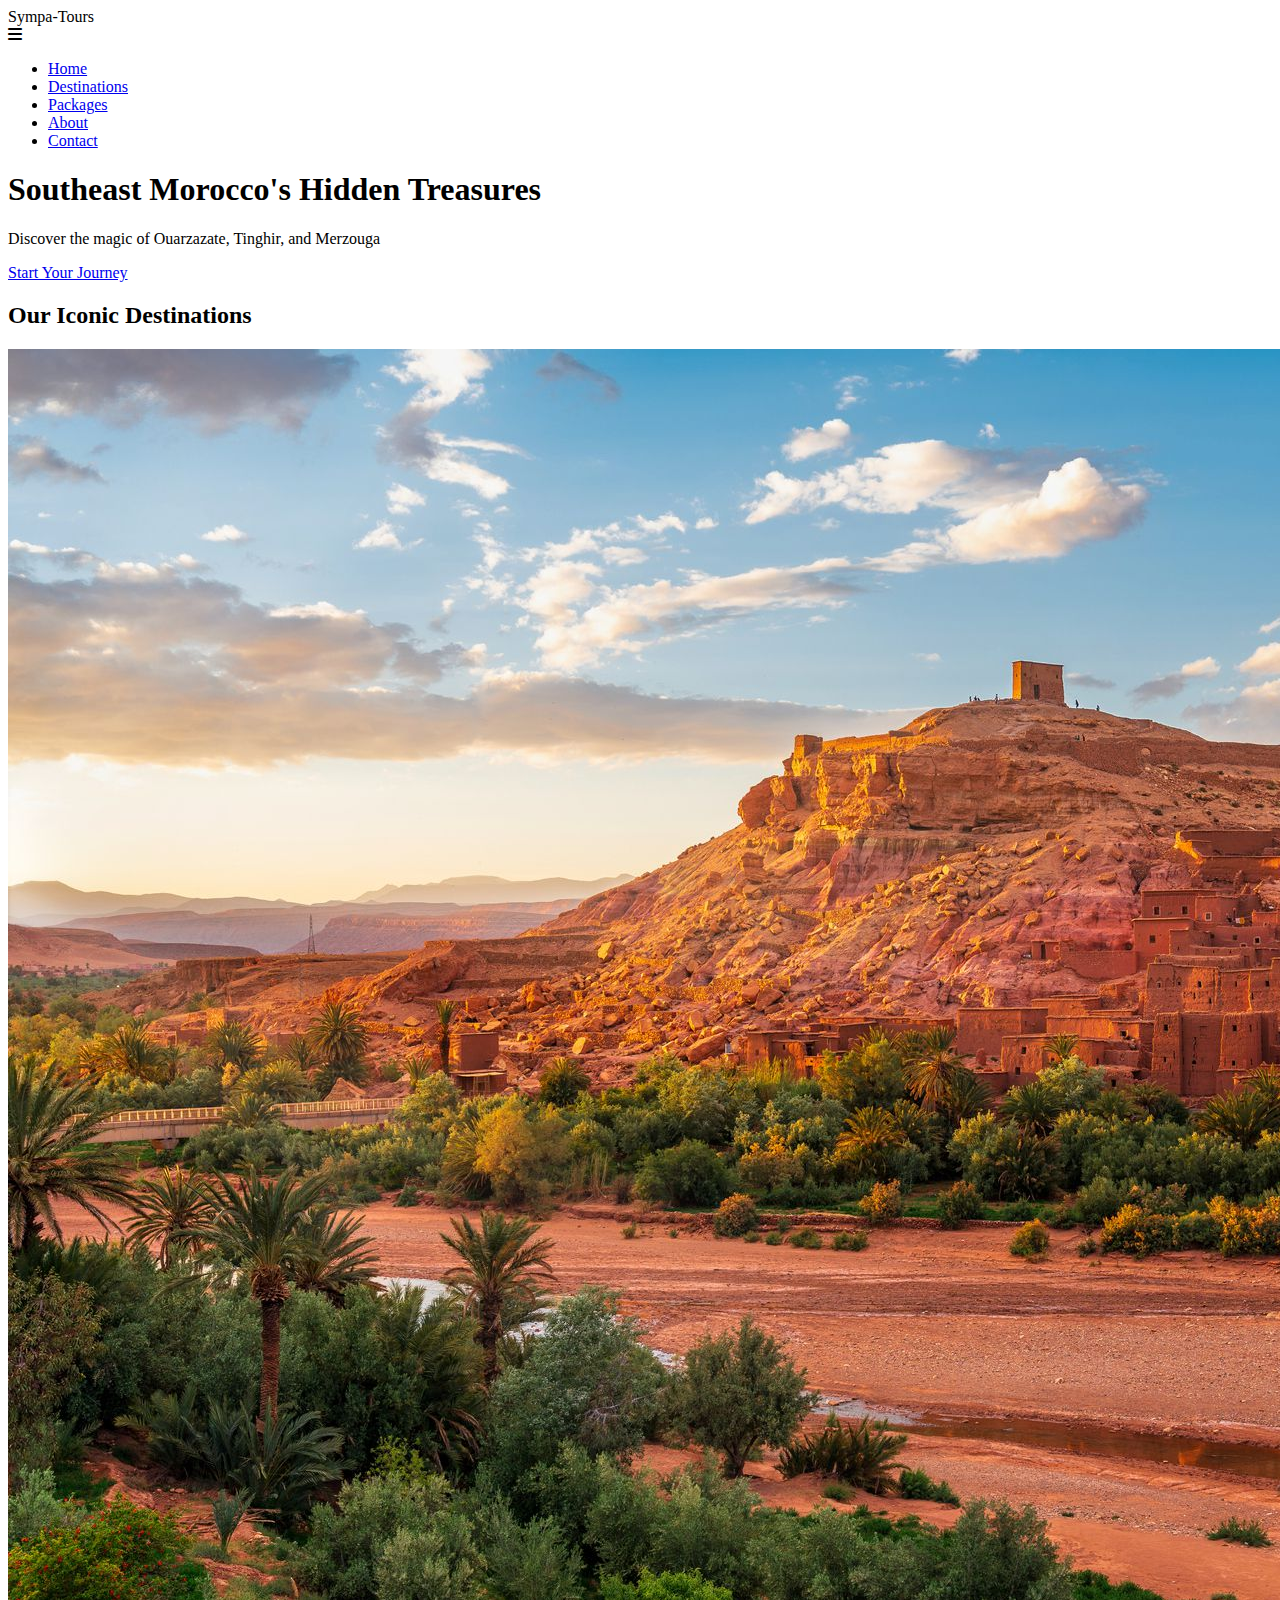
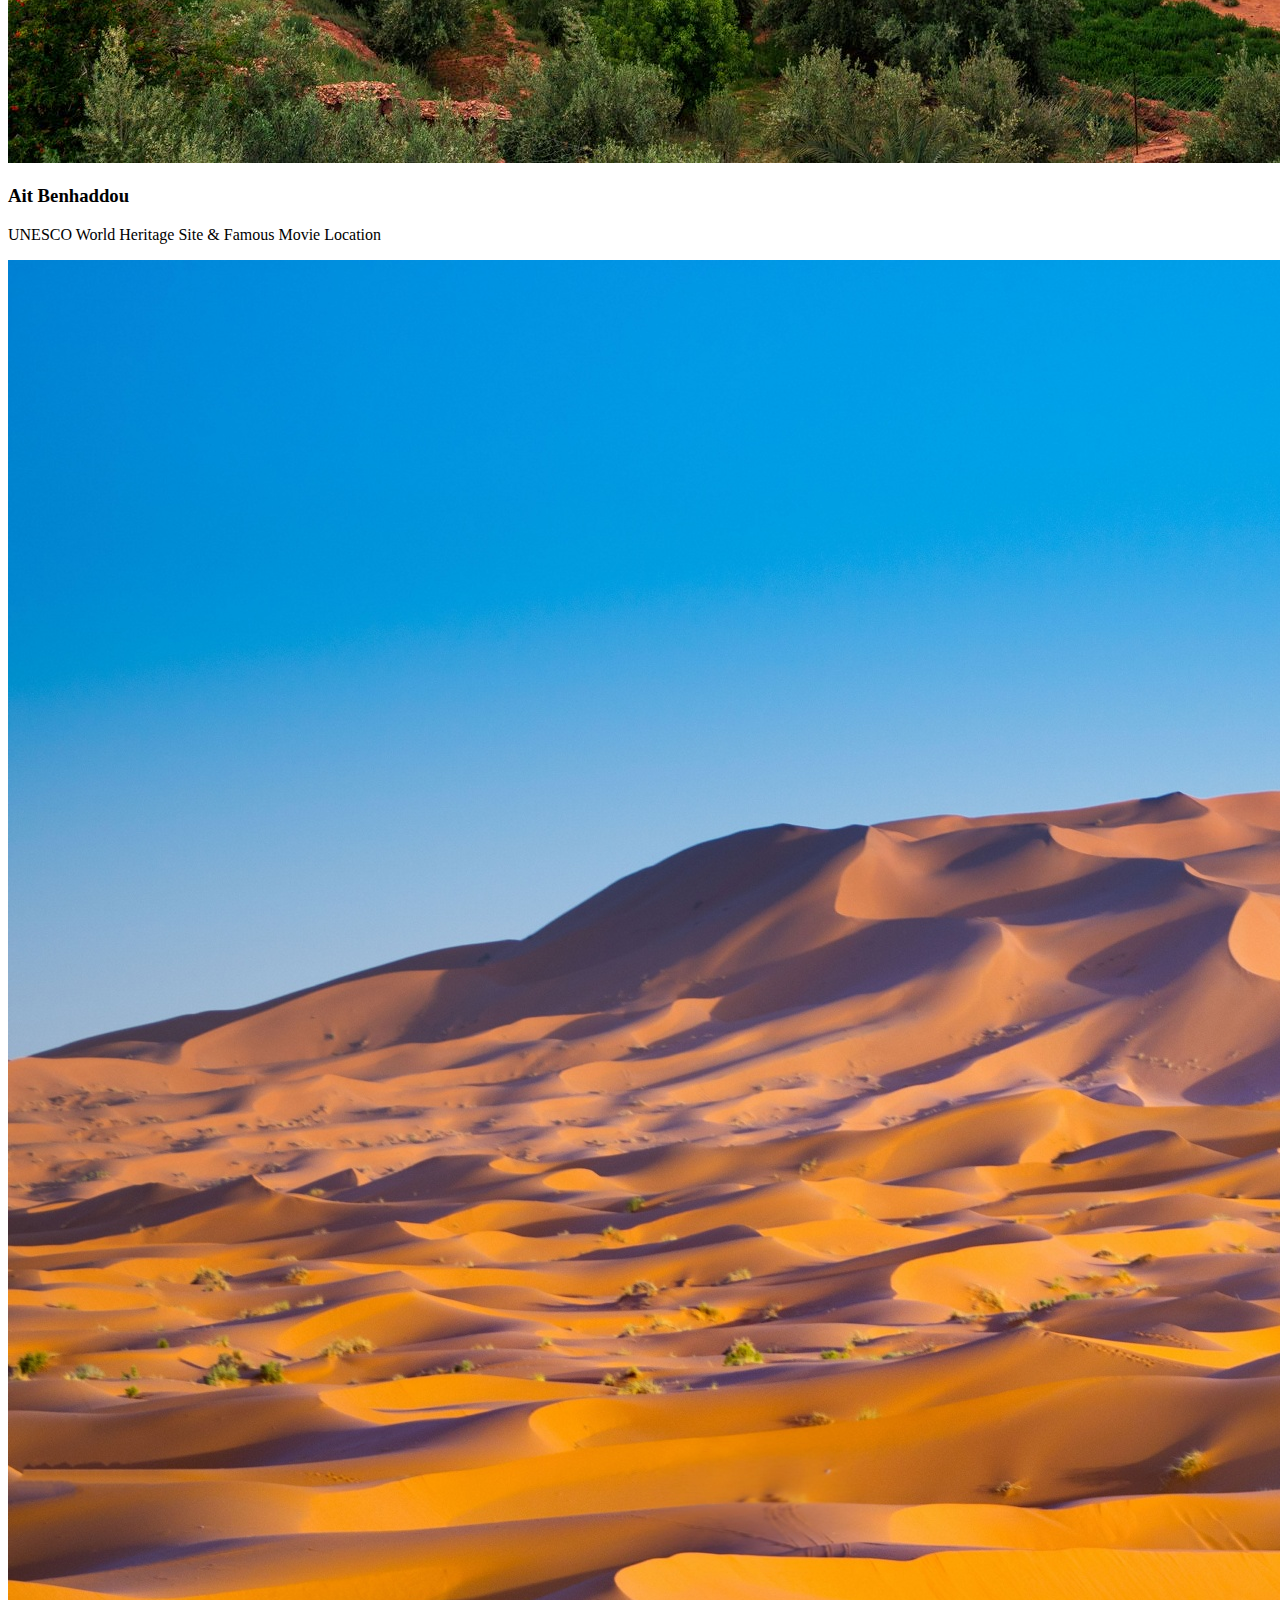
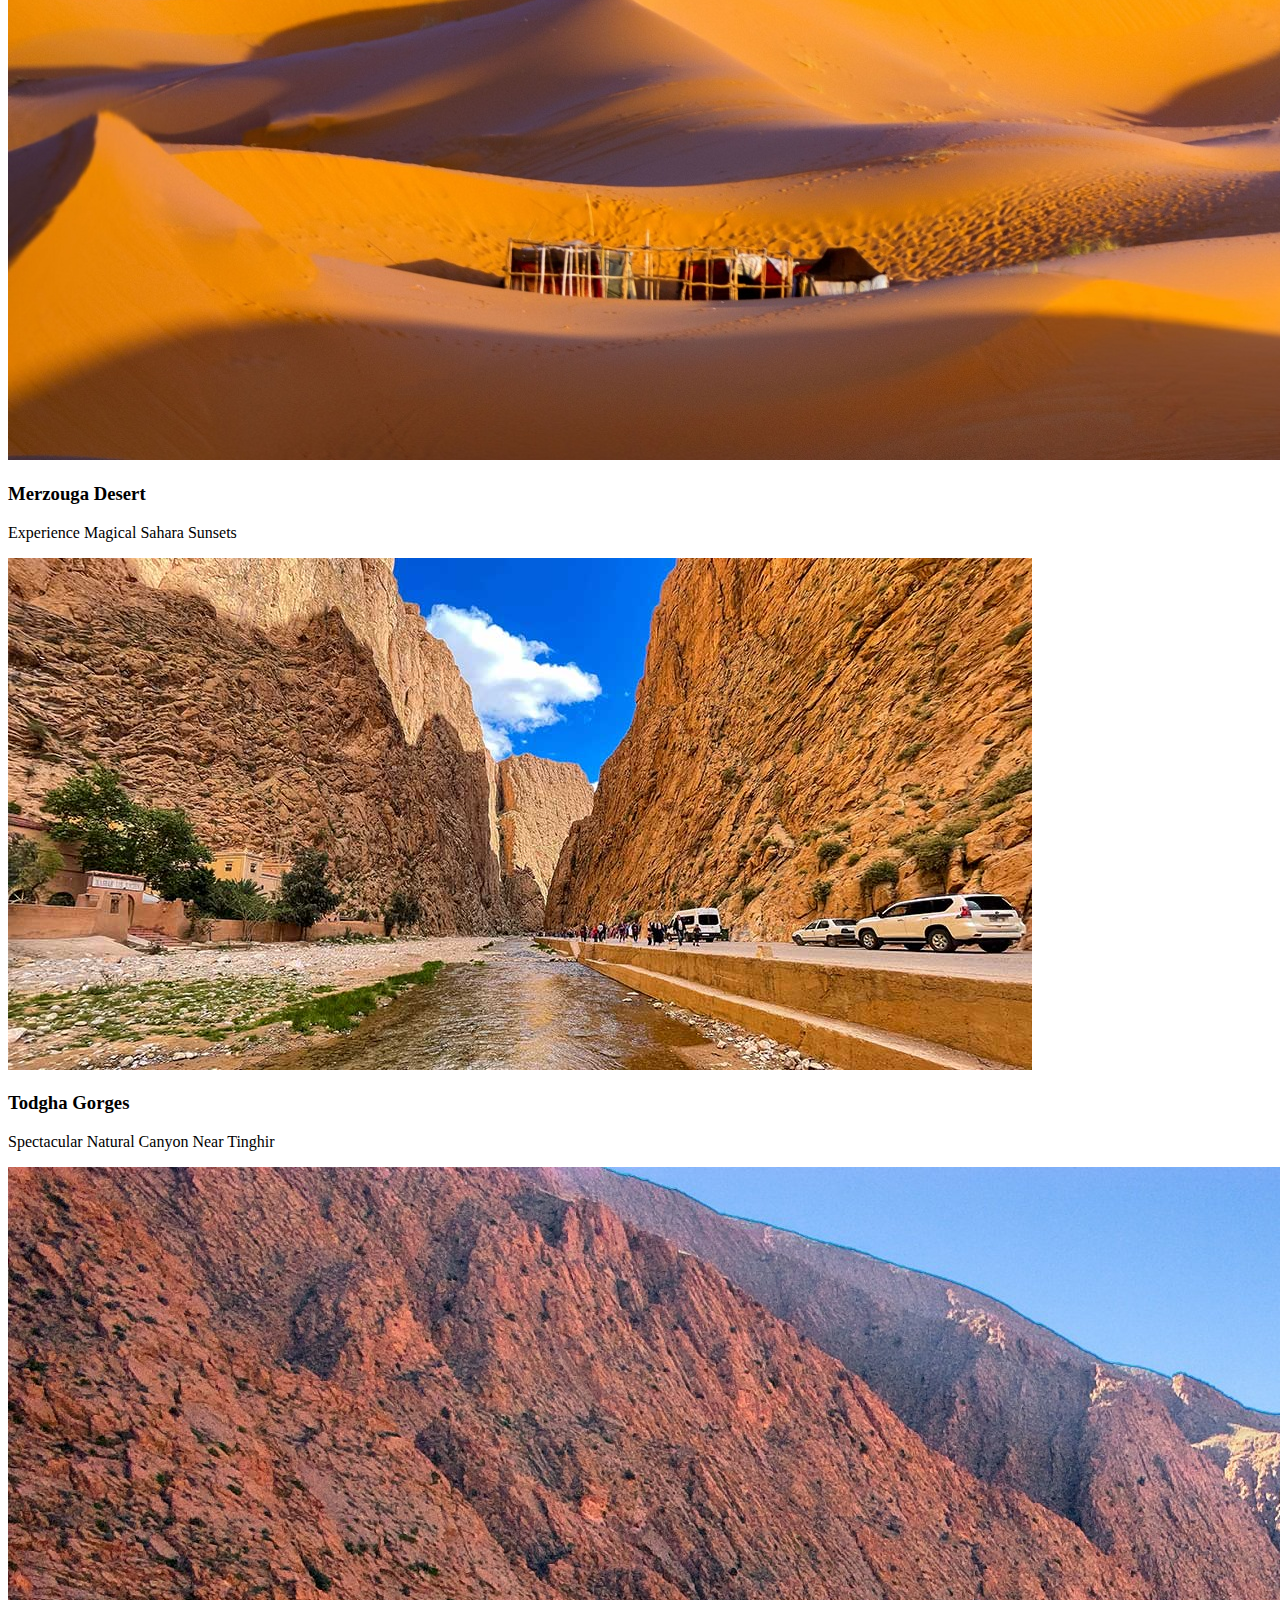
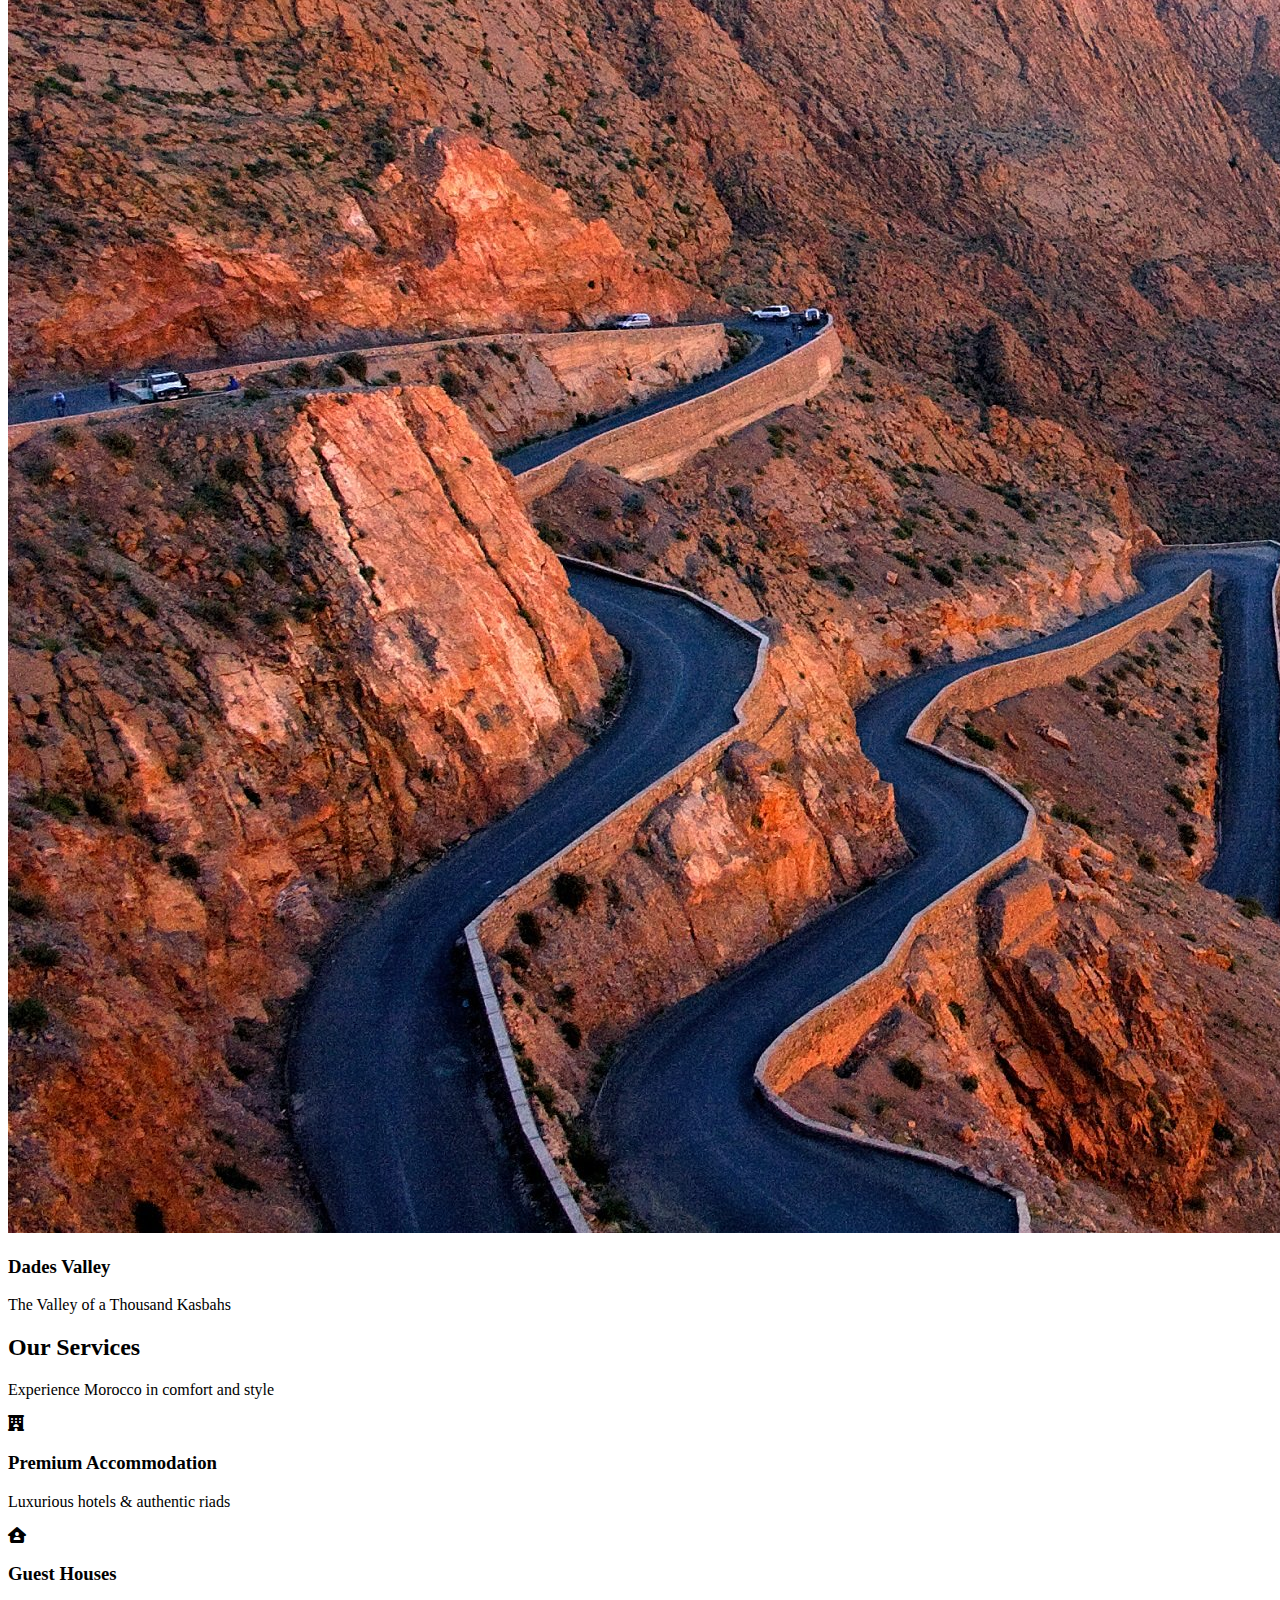
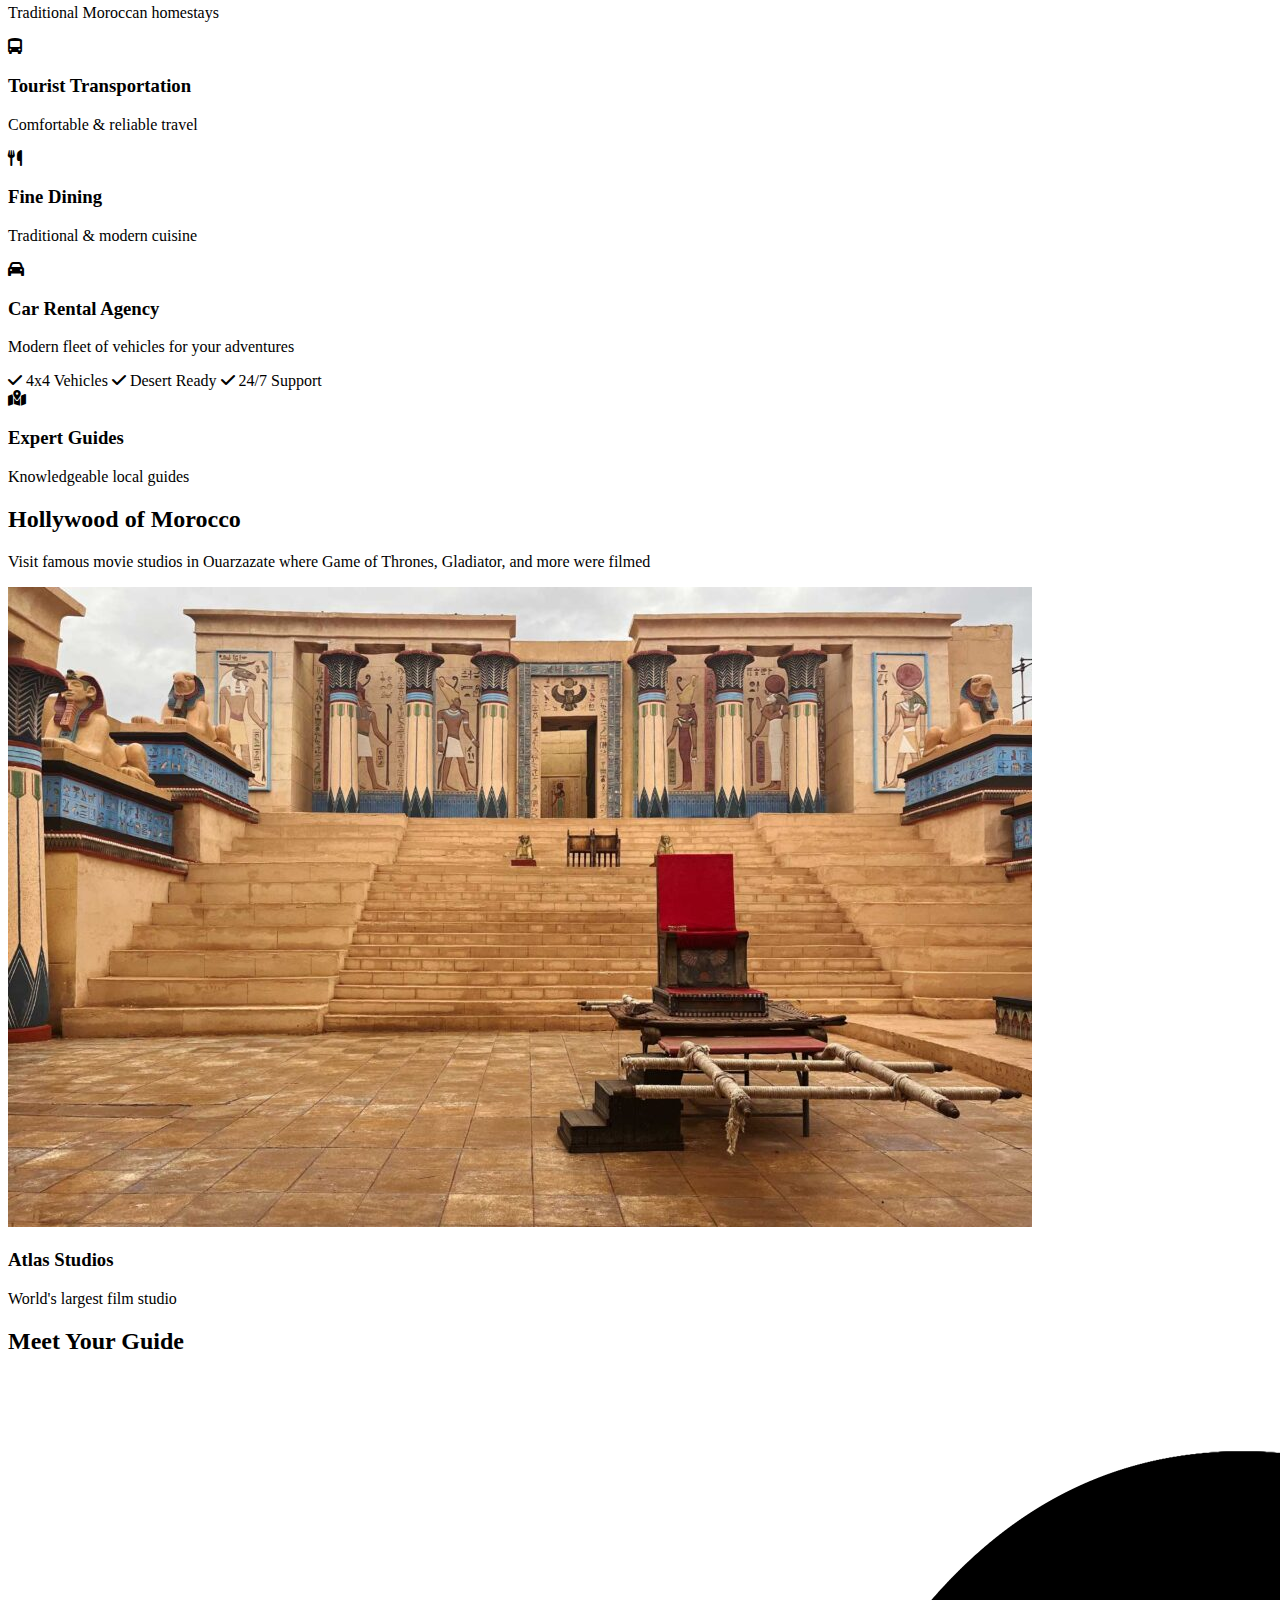
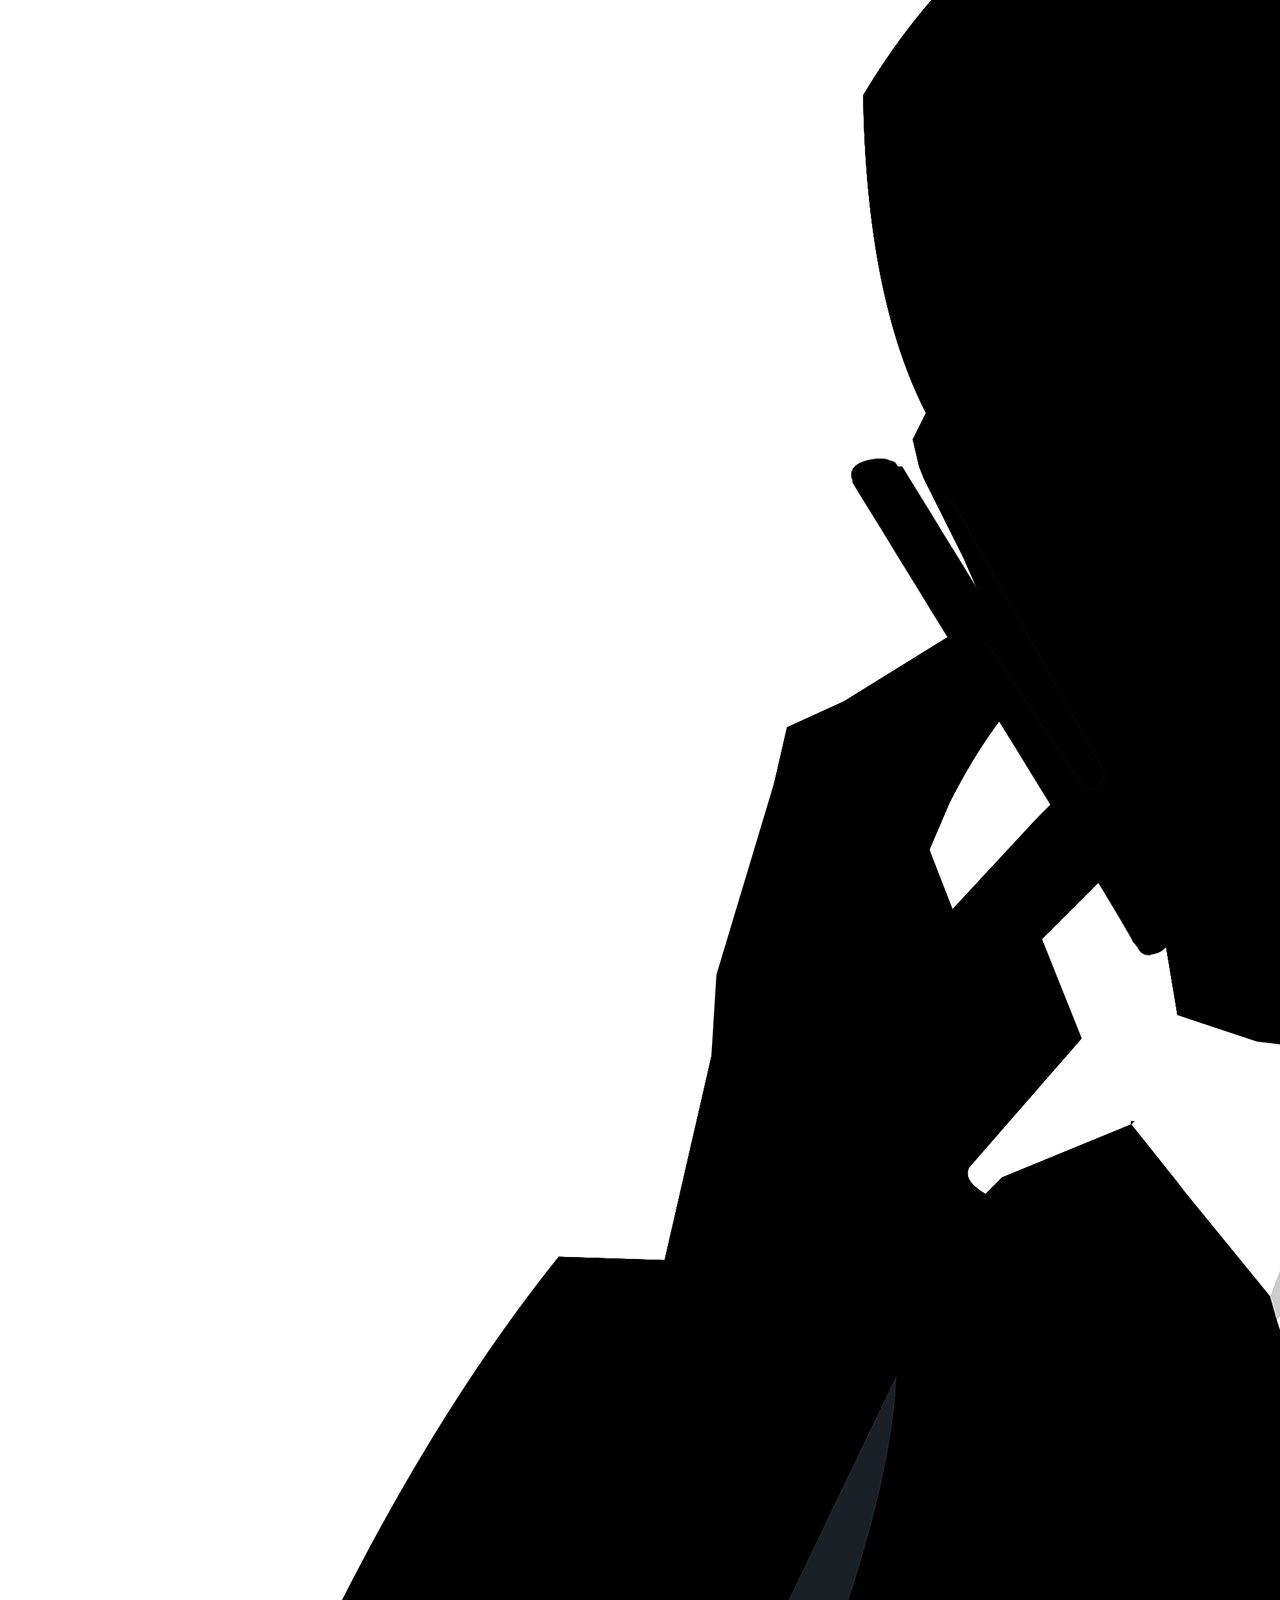
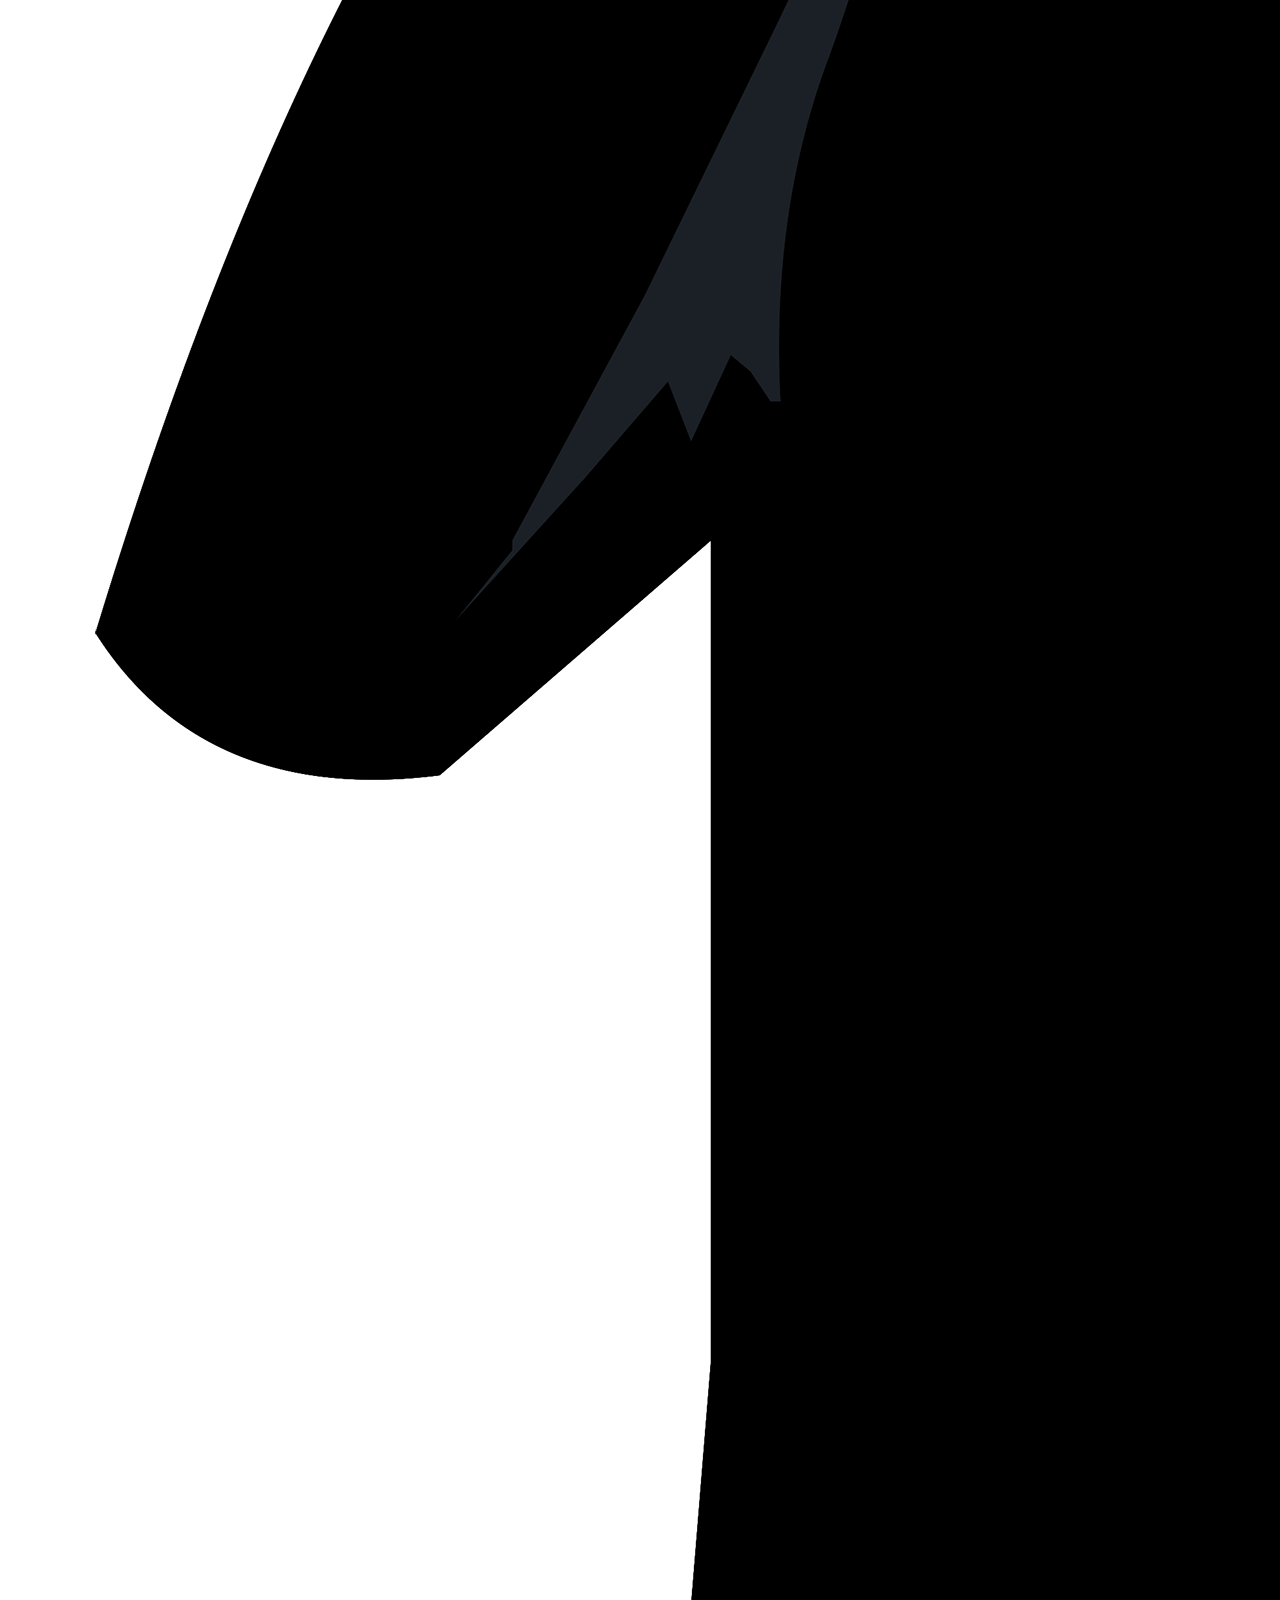
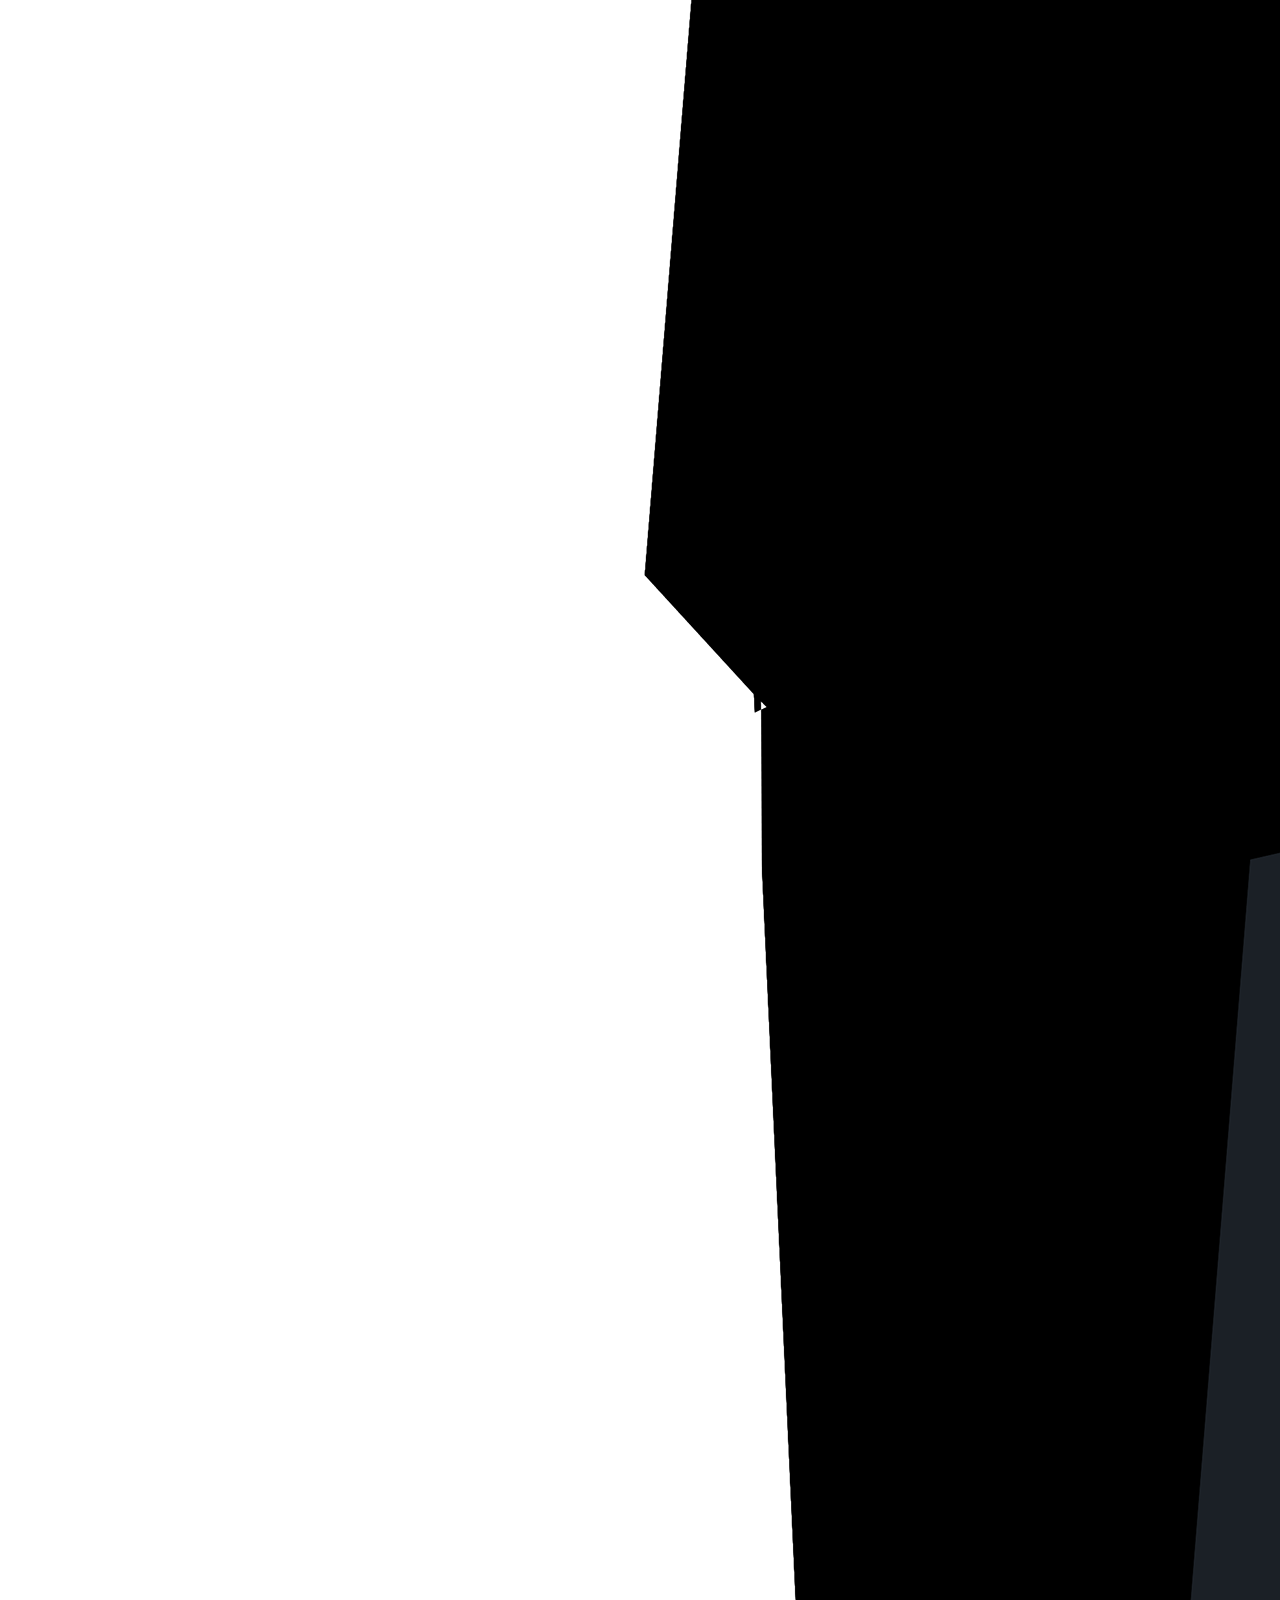
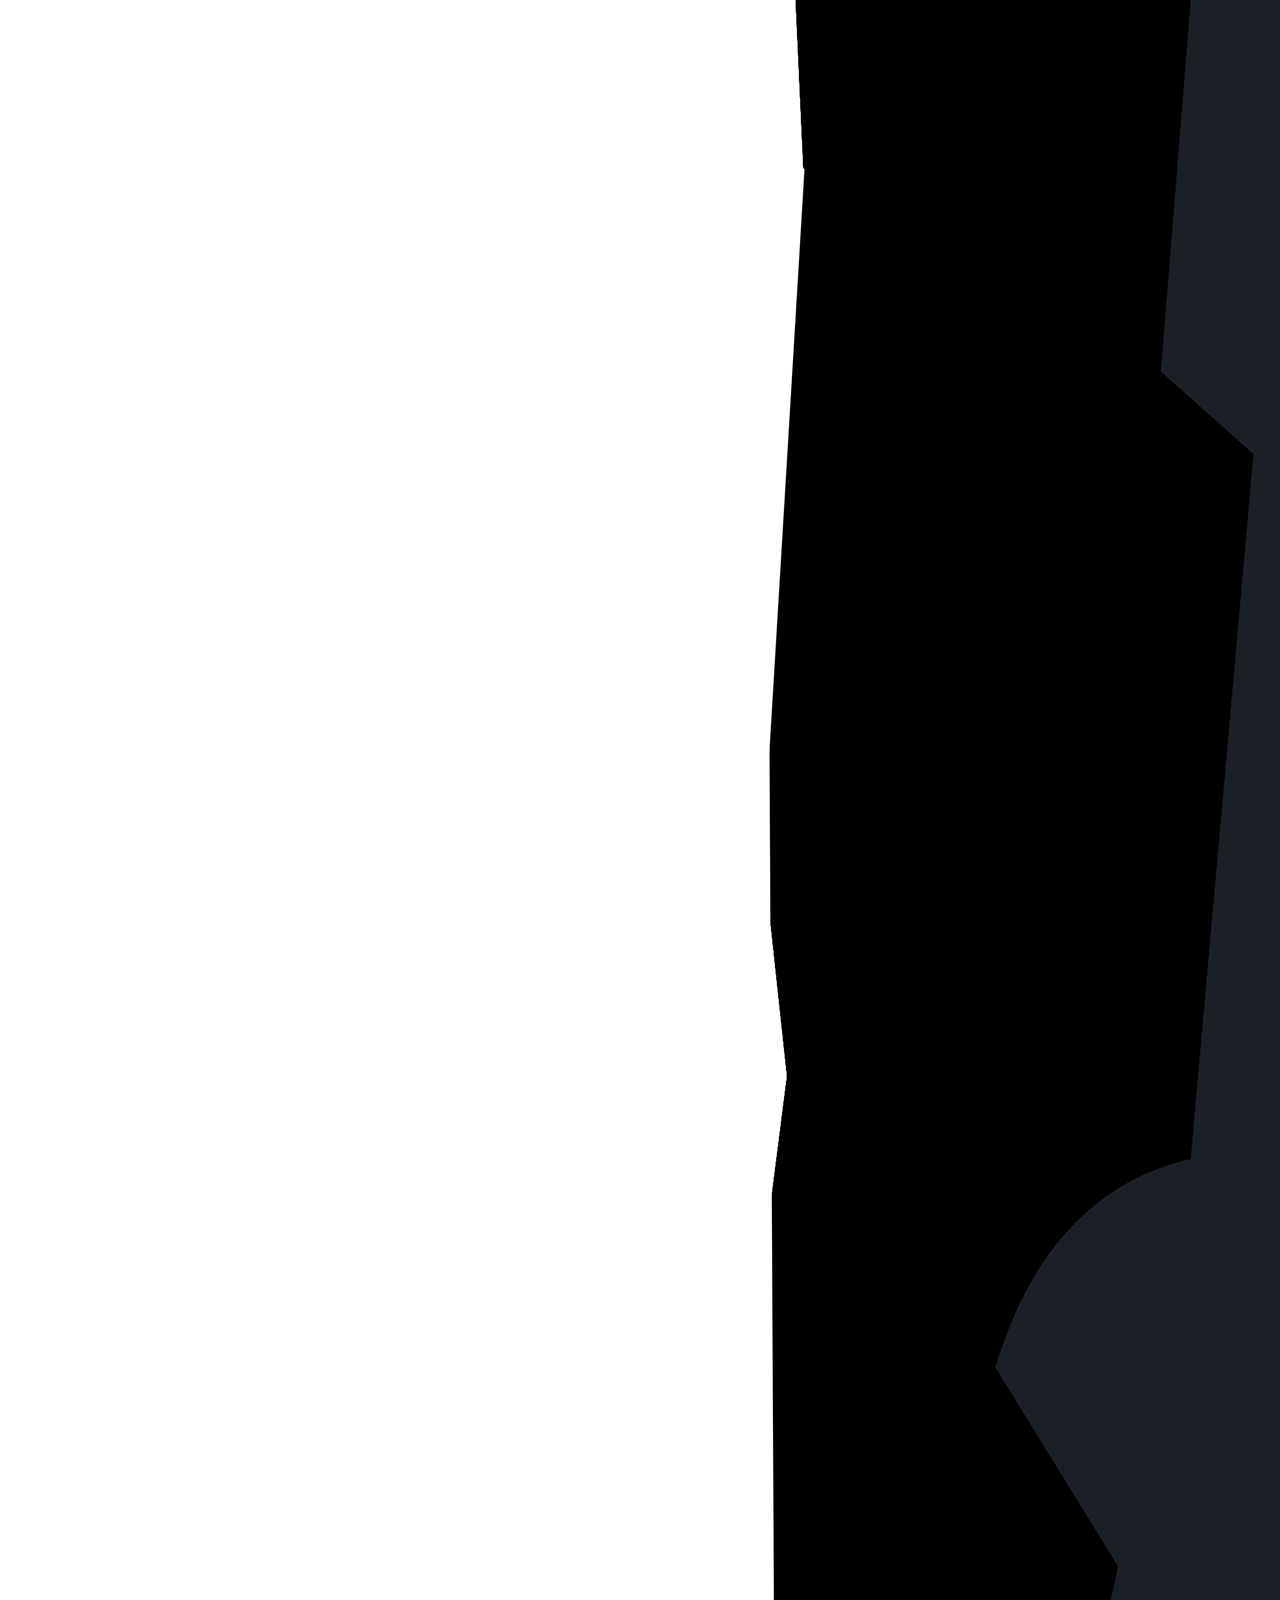
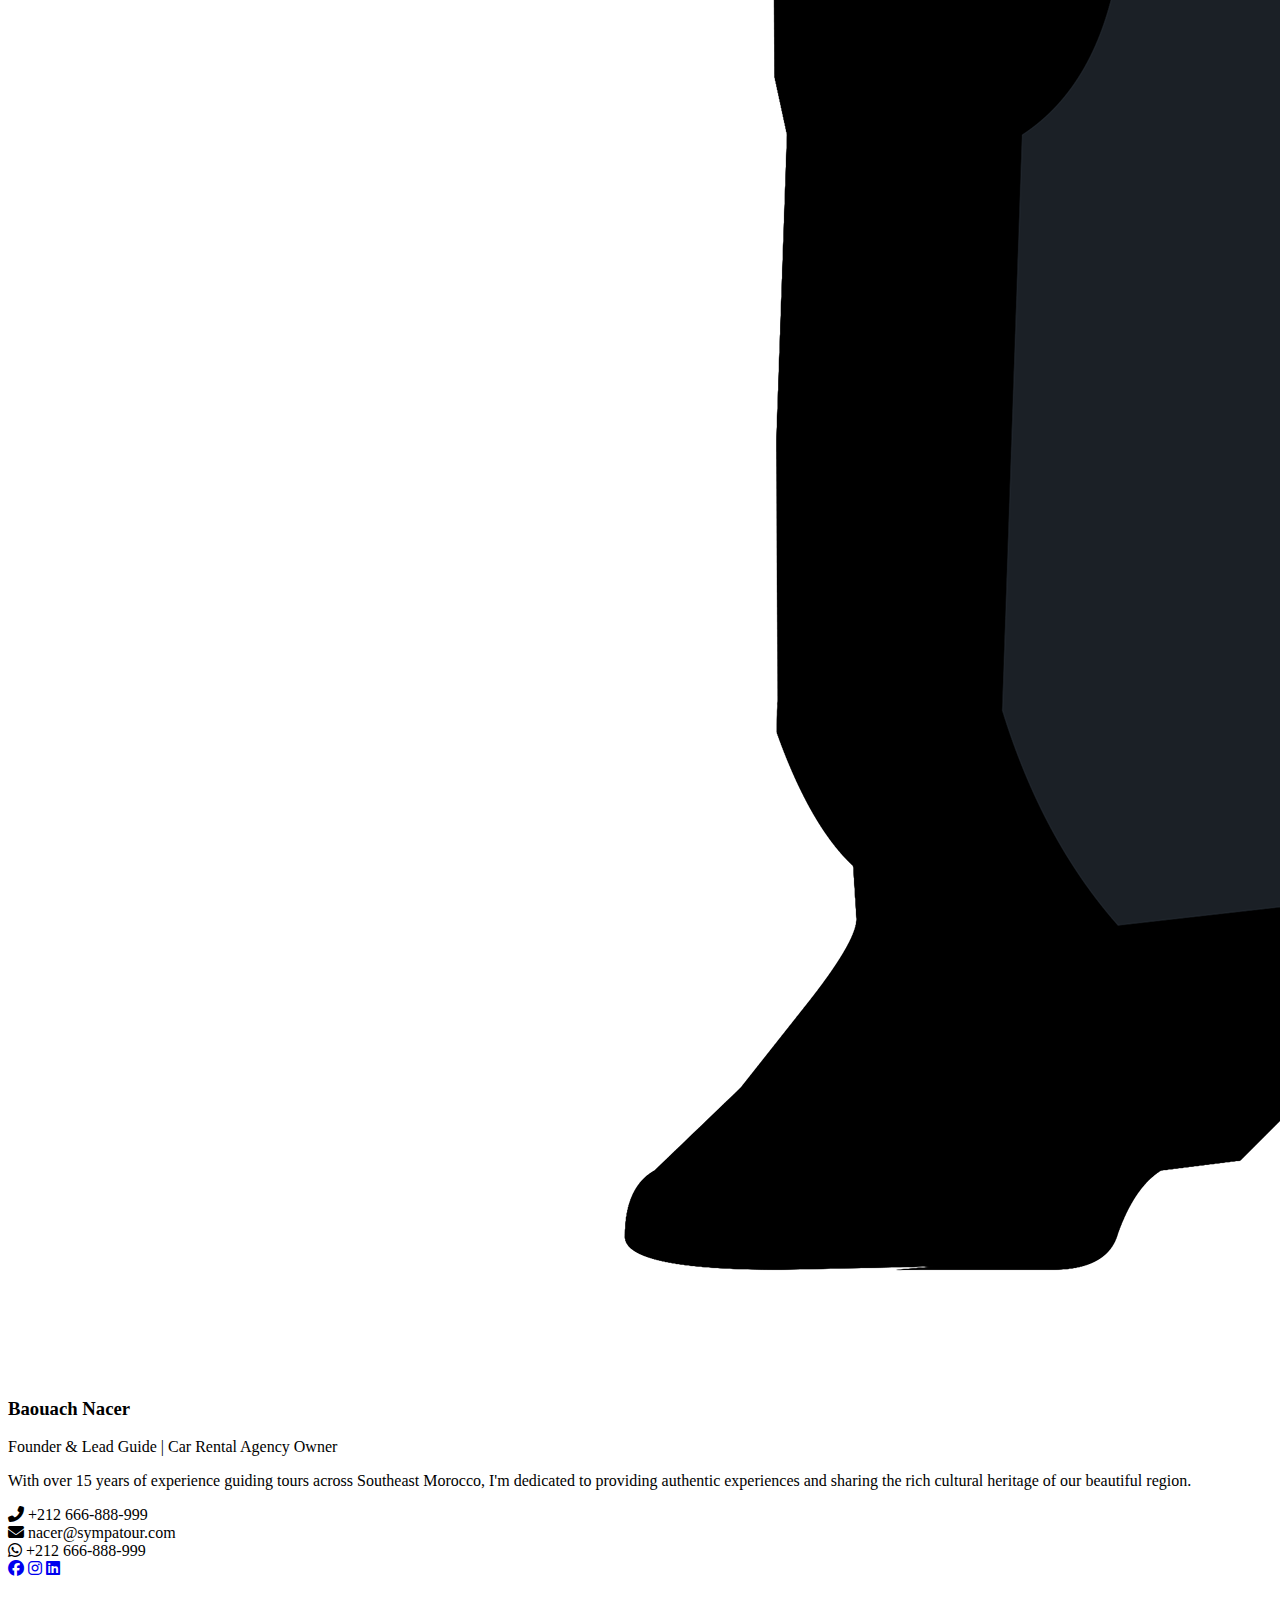
==== commit 9a2e9e07: "Update index.html" ====
--- a/index.html
+++ b/index.html
@@ -9,7 +9,7 @@
     <link rel="preconnect" href="https://fonts.gstatic.com" crossorigin>
     <link href="https://fonts.googleapis.com/css2?family=Montserrat:wght@400;600;700&family=Playfair+Display:wght@700&display=swap" rel="stylesheet">
     <link rel="stylesheet" href="https://cdnjs.cloudflare.com/ajax/libs/font-awesome/6.4.0/css/all.min.css">
-    <link rel="stylesheet" href="home.css">
+    <link rel="stylesheet" href=".home.css">
 </head>
 
 <body>
@@ -212,4 +212,4 @@
         <script src="home.js"></script>
 </body>
 
-</html>+</html>
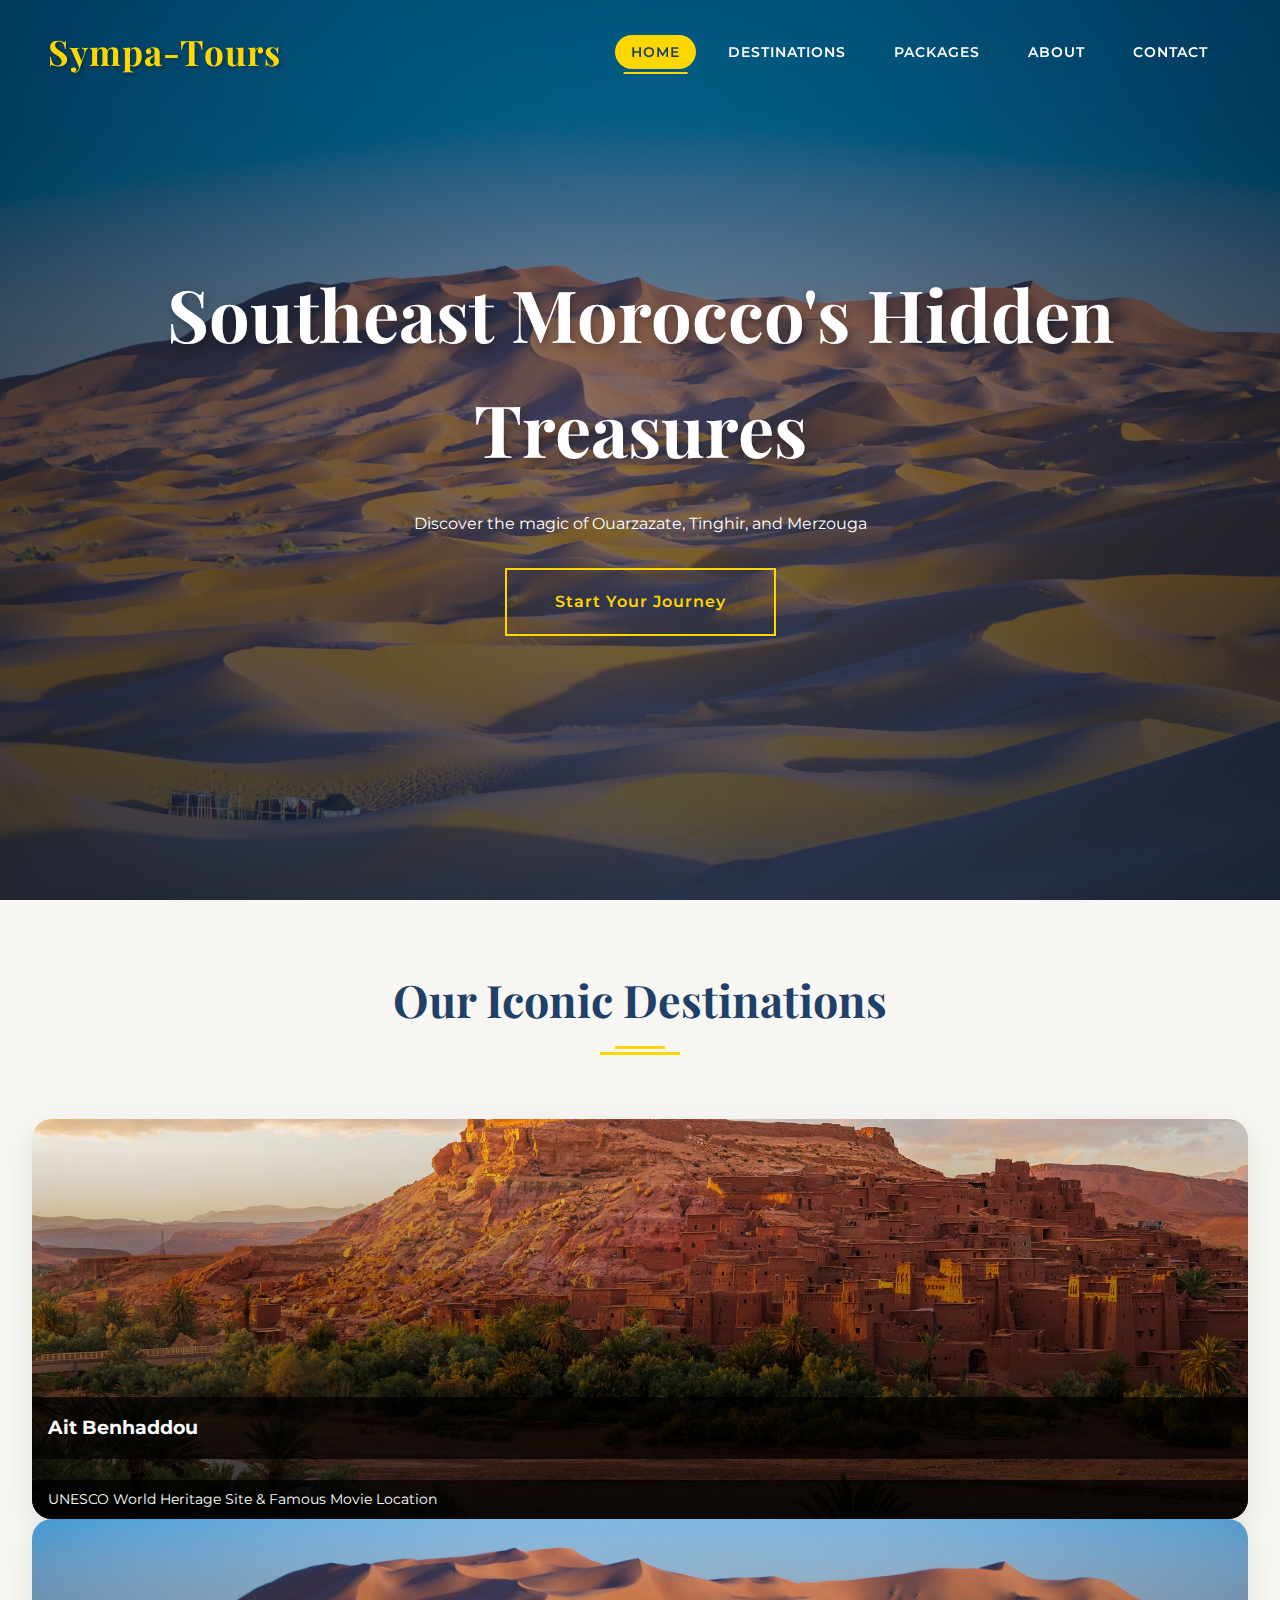
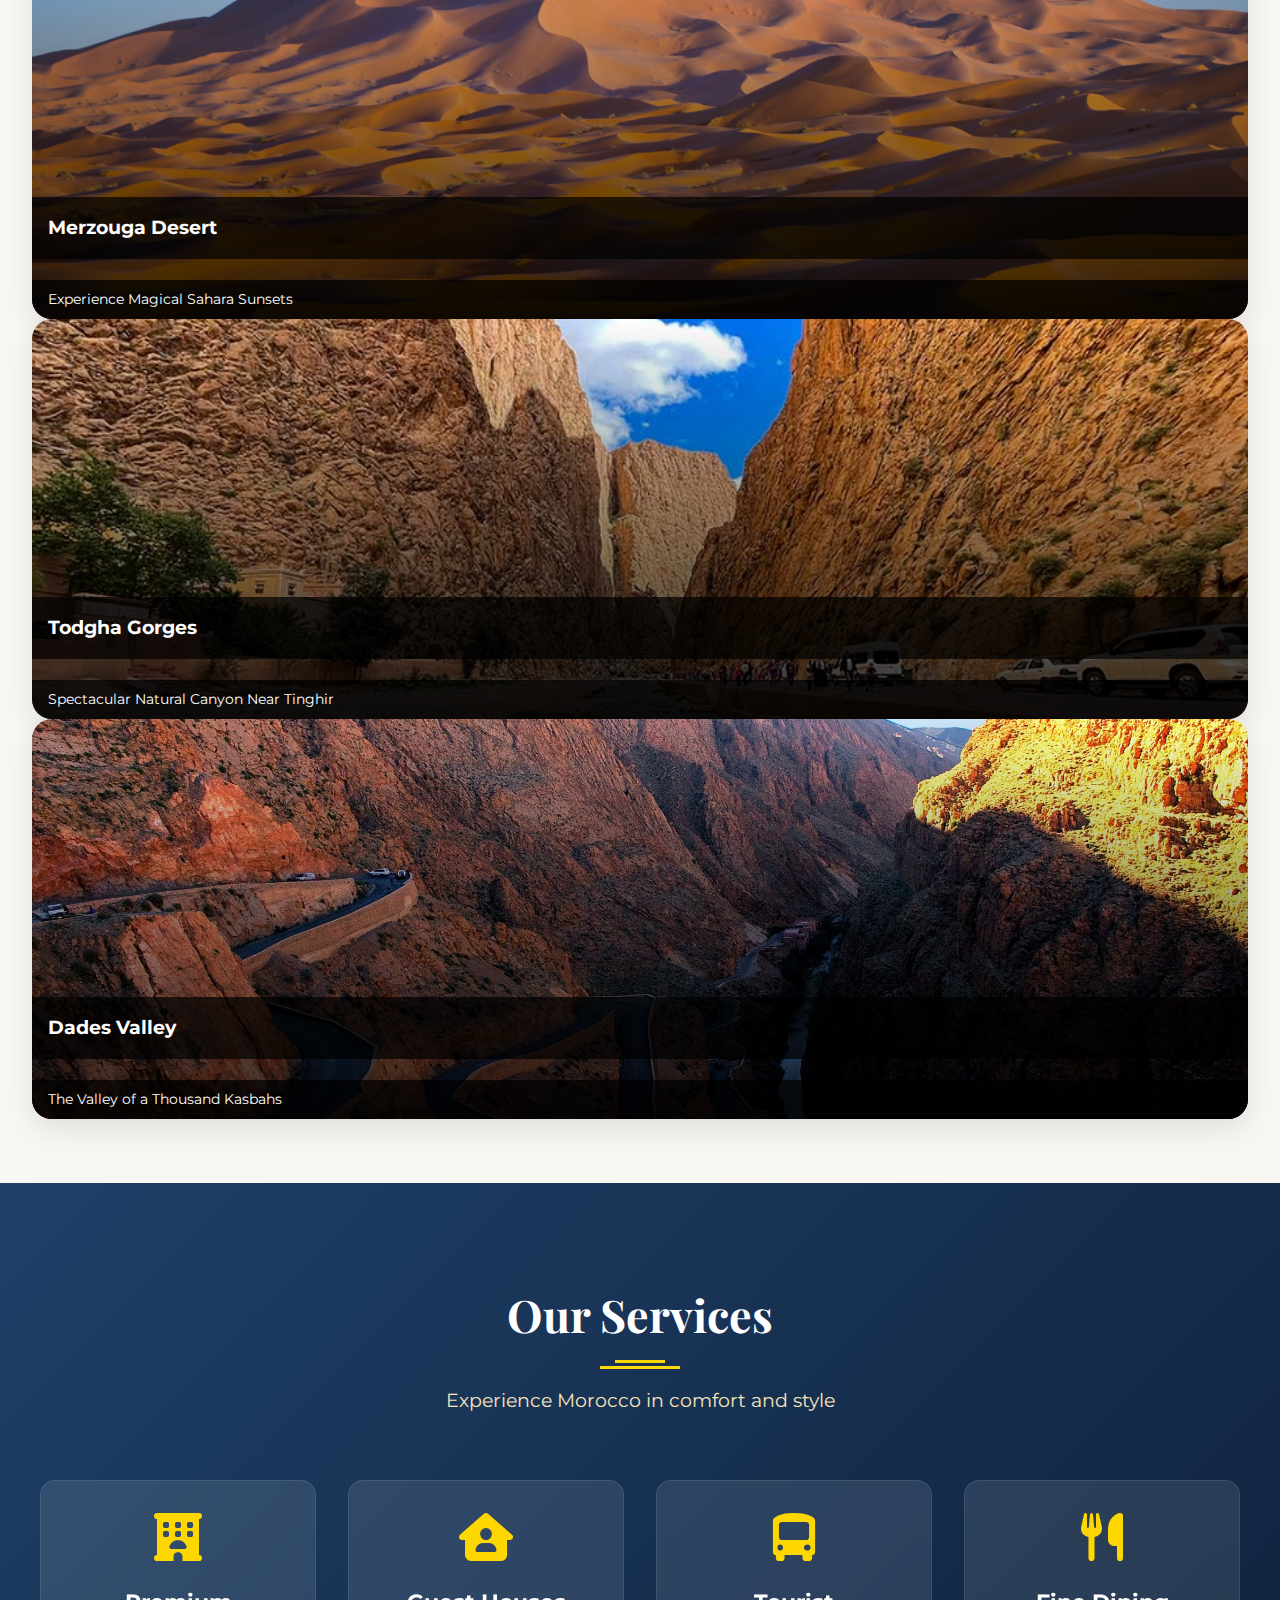
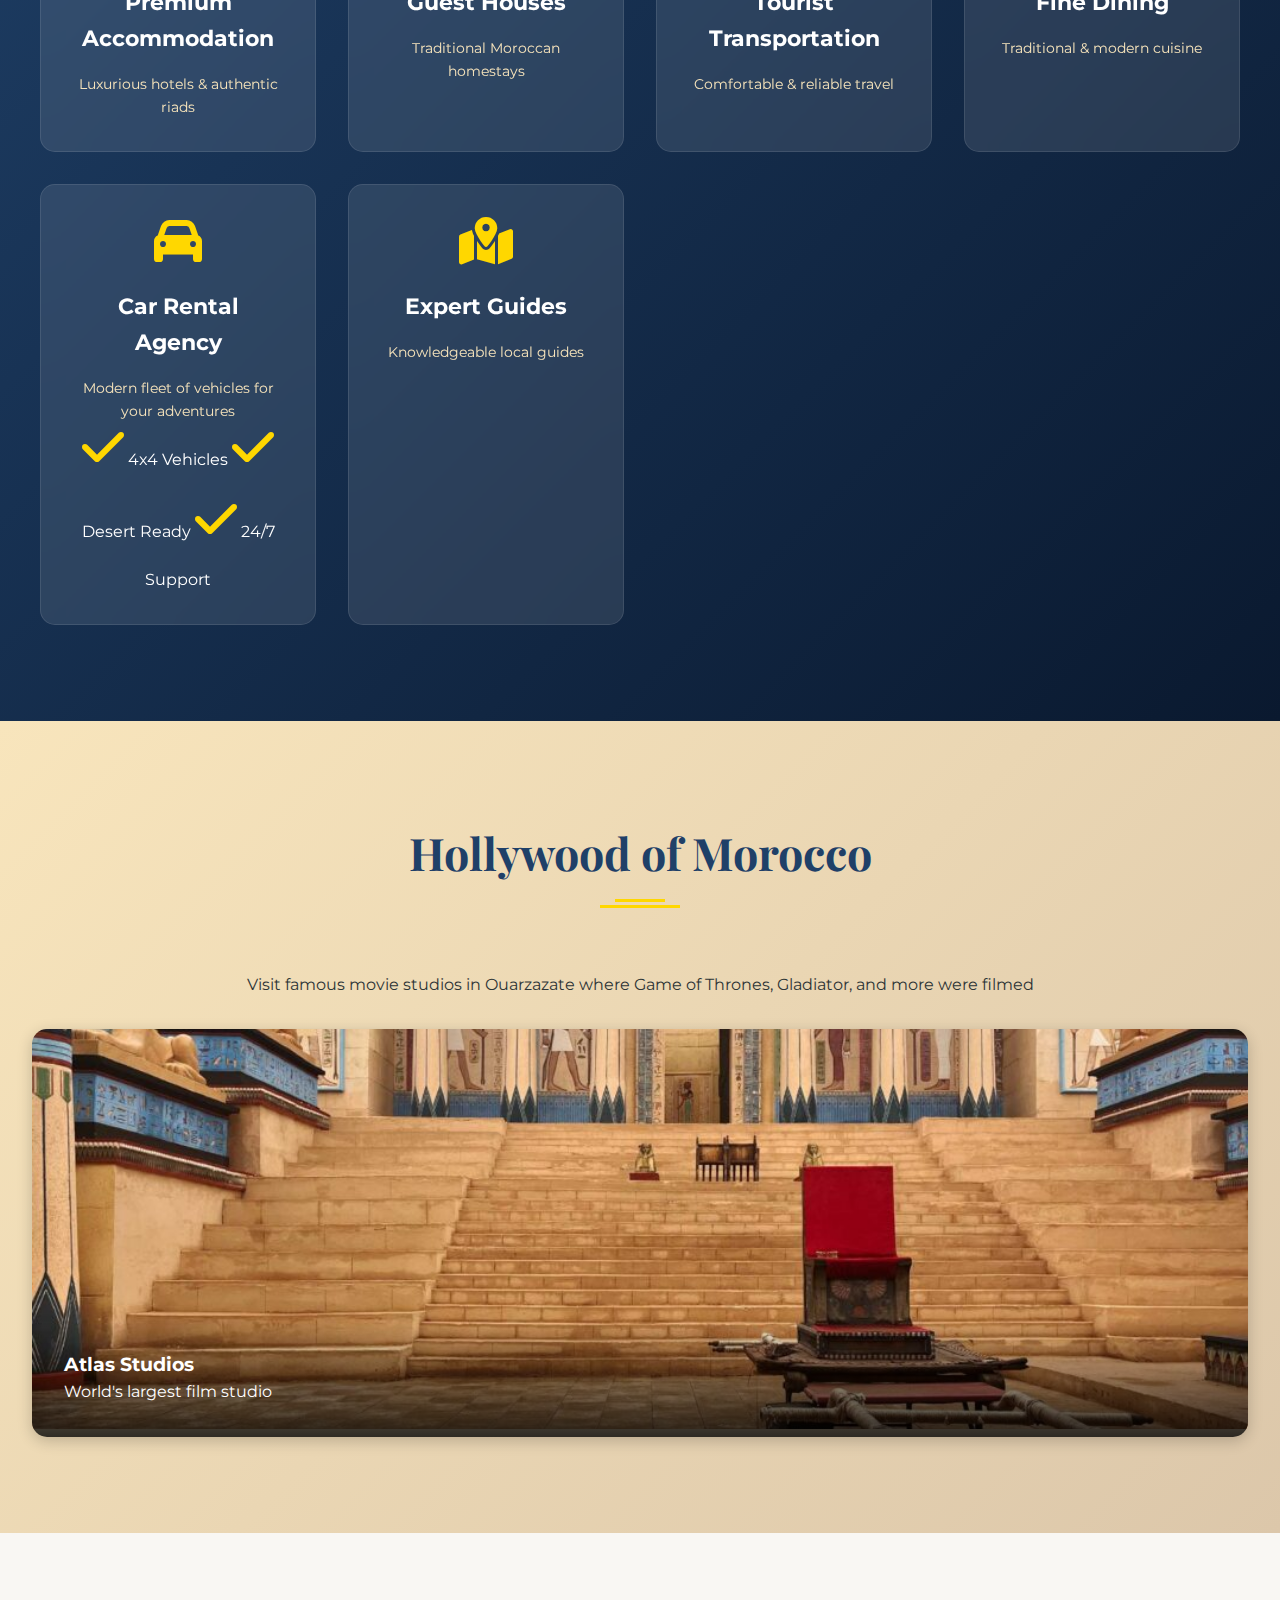
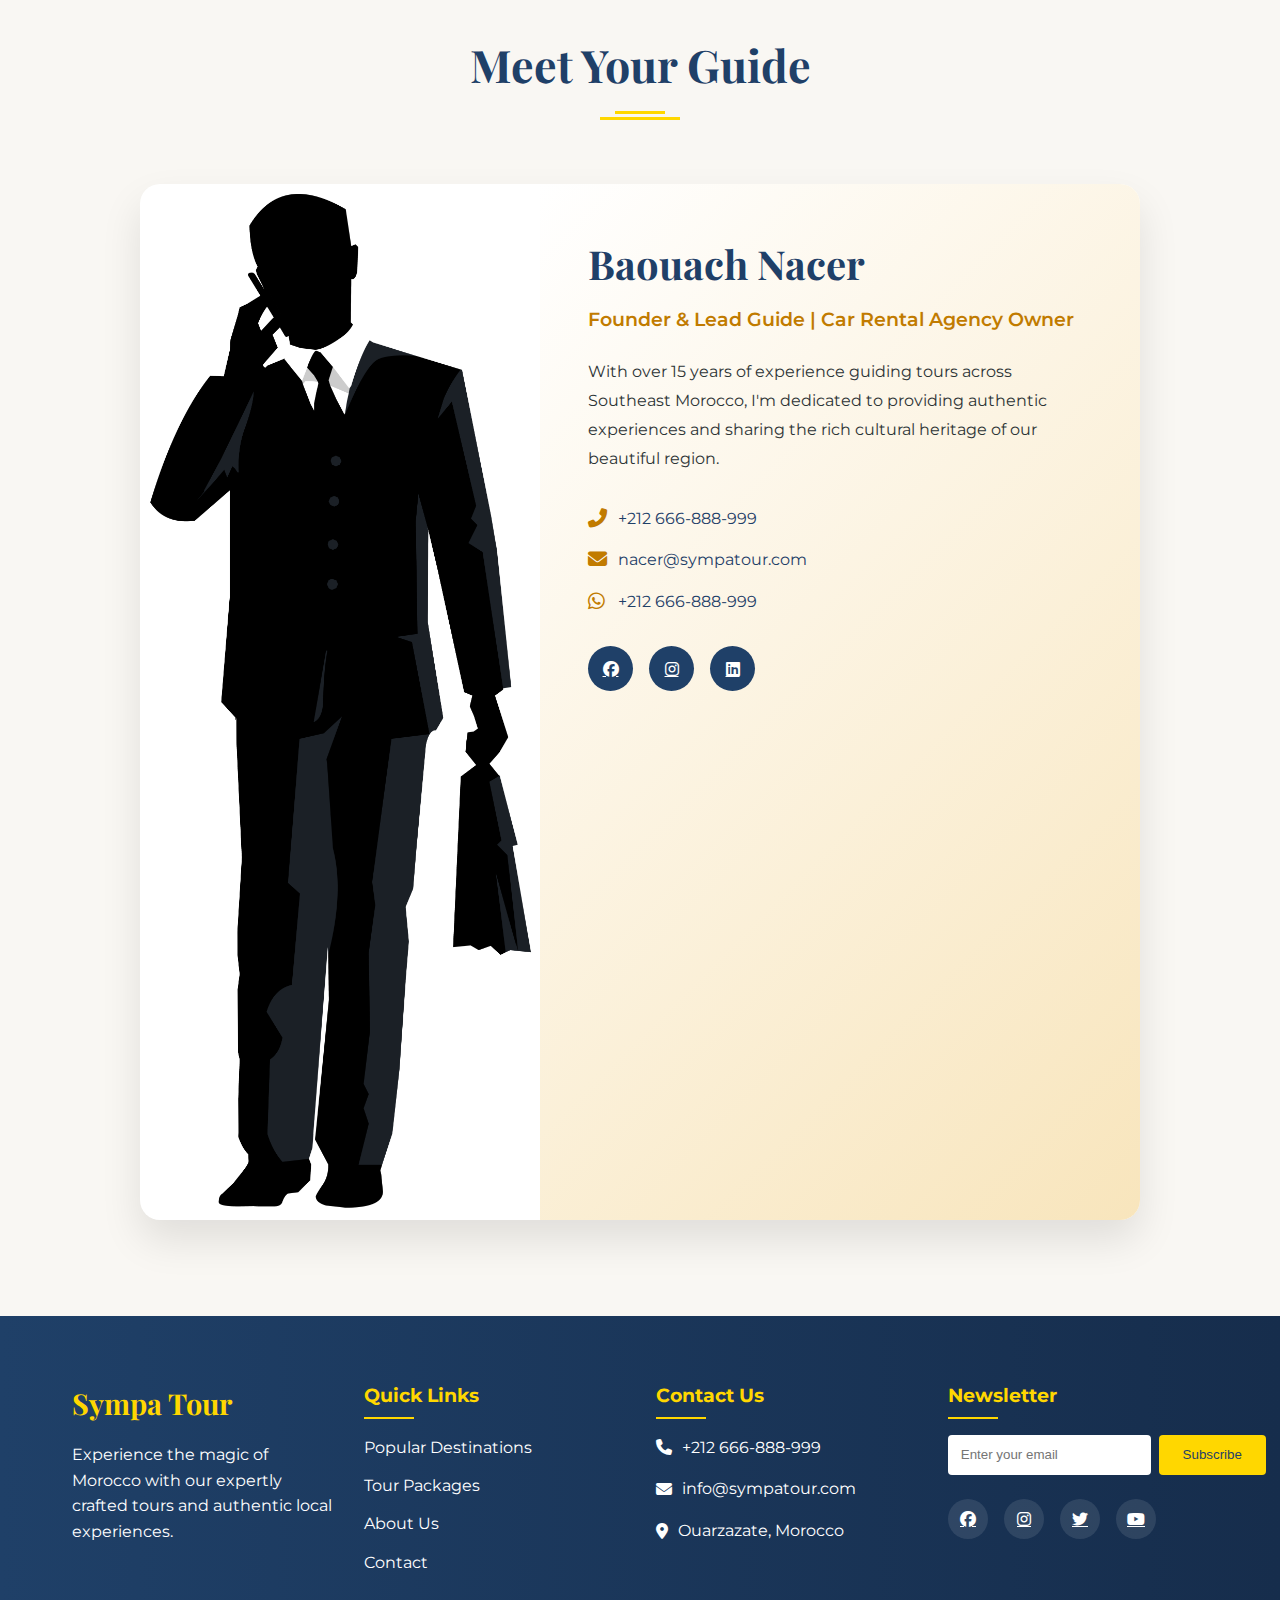
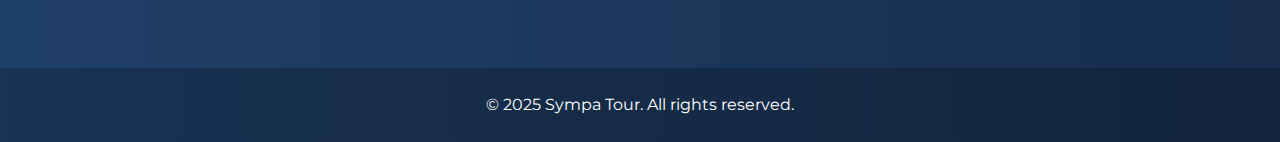
==== commit af0f4a03: "wach alwali" ====
--- a/index.html
+++ b/index.html
@@ -9,7 +9,7 @@
     <link rel="preconnect" href="https://fonts.gstatic.com" crossorigin>
     <link href="https://fonts.googleapis.com/css2?family=Montserrat:wght@400;600;700&family=Playfair+Display:wght@700&display=swap" rel="stylesheet">
     <link rel="stylesheet" href="https://cdnjs.cloudflare.com/ajax/libs/font-awesome/6.4.0/css/all.min.css">
-    <link rel="stylesheet" href=".home.css">
+    <link rel="stylesheet" href="./src/assets/css/home.css">
 </head>
 
 <body>
@@ -19,11 +19,11 @@
             <i class="fas fa-bars"></i>
         </div>
         <ul class="nav-links">
-            <li><a href="#home" class="active">Home</a></li>
-            <li><a href="#destinations">Destinations</a></li>
-            <li><a href="#packages">Packages</a></li>
-            <li><a href="#about">About</a></li>
-            <li><a href="#contact">Contact</a></li>
+            <li><a href="#" class="active">Home</a></li>
+            <li><a href="./src/pages/destinations.html">Destinations</a></li>
+            <li><a href="./src/pages/packages.html">Packages</a></li>
+            <li><a href="./src/pages/about.html">About</a></li>
+            <li><a href="./src/pages/contact.html">Contact</a></li>
         </ul>
     </nav>
 
@@ -32,7 +32,7 @@
 
             <h1>Southeast Morocco's Hidden Treasures</h1>
             <p>Discover the magic of Ouarzazate, Tinghir, and Merzouga</p>
-            <a href="#contact" class="cta-button">Start Your Journey</a>
+            <a href="./src/pages/contact.html" class="cta-button">Start Your Journey</a>
         </div>
     </header>
 
@@ -209,7 +209,7 @@
                 <p>&copy; 2025 Sympa Tour. All rights reserved.</p>
             </div>
         </footer>
-        <script src="home.js"></script>
+        <script src="./src/assets/js/home.js"></script>
 </body>
 
-</html>
+</html>--- a/src/assets/css/home.css
+++ b/src/assets/css/home.css
@@ -0,0 +1,702 @@
+:root {
+    --primary-color: #c17b00;
+    --secondary-color: #1f4068;
+    --accent-color: #ffd700;
+    --text-color: #2d3436;
+    --light-bg: #f9f7f3;
+    --sand-light: #f8e5bc;
+    --sand-dark: #dcc7aa;
+}
+
+* {
+    margin: 0;
+    padding: 0;
+    box-sizing: border-box;
+}
+
+body {
+    font-family: 'Montserrat', sans-serif;
+    line-height: 1.6;
+    color: var(--text-color);
+}
+
+
+/* ...existing code... */
+
+.navbar {
+    background: transparent;
+    padding: 1.5rem 3rem;
+    transition: all 0.4s ease;
+    backdrop-filter: blur(10px);
+    display: flex;
+    justify-content: space-between;
+    align-items: center;
+    position: fixed;
+    width: 100%;
+    z-index: 1000;
+}
+
+.text-logo {
+    font-family: 'Playfair Display', serif;
+    font-size: 2.2rem;
+    color: var(--accent-color);
+    text-shadow: 2px 2px 4px rgba(0, 0, 0, 0.3);
+    font-weight: 700;
+    letter-spacing: 1px;
+}
+
+.navbar.scrolled {
+    background: rgba(31, 64, 104, 0.95);
+    padding: 1rem 3rem;
+    box-shadow: 0 2px 20px rgba(0, 0, 0, 0.1);
+}
+
+.logo {
+    font-family: 'Playfair Display', serif;
+    font-size: 2.2rem;
+    color: var(--accent-color);
+    text-shadow: 2px 2px 4px rgba(0, 0, 0, 0.3);
+}
+
+.logo i {
+    margin-right: 10px;
+}
+
+.nav-links {
+    display: flex;
+    list-style: none;
+}
+
+.nav-links li a {
+    font-weight: 600;
+    text-transform: uppercase;
+    letter-spacing: 1px;
+    font-size: 0.9rem;
+    position: relative;
+    color: white;
+    text-decoration: none;
+    padding: 0.5rem 1rem;
+    margin: 0 0.5rem;
+    border-radius: 25px;
+    transition: background 0.3s ease;
+}
+
+.nav-links li a::after {
+    content: '';
+    position: absolute;
+    bottom: -5px;
+    left: 50%;
+    width: 0;
+    height: 2px;
+    background: var(--accent-color);
+    transition: all 0.3s ease;
+    transform: translateX(-50%);
+}
+
+.nav-links li a:hover {
+    background: var(--accent-color);
+    color: var(--secondary-color);
+}
+
+.nav-links li a:hover::after {
+    width: 80%;
+}
+
+
+/* ...existing code... */
+
+.nav-links li a.active {
+    background: var(--accent-color);
+    color: var(--secondary-color);
+    position: relative;
+}
+
+.nav-links li a.active::after {
+    width: 80%;
+    opacity: 1;
+}
+
+
+/* ...existing code... */
+
+.hero {
+    height: 100vh;
+    background: linear-gradient(rgba(0, 0, 0, 0.3), rgba(31, 64, 104, 0.7)), url('/src/images/merzouga.jpg') center/cover;
+    display: flex;
+    align-items: center;
+    justify-content: center;
+    text-align: center;
+    color: white;
+    background-attachment: fixed;
+    position: relative;
+}
+
+.hero::before {
+    content: '';
+    position: absolute;
+    top: 0;
+    left: 0;
+    right: 0;
+    bottom: 0;
+    background: radial-gradient(circle at center, transparent 0%, rgba(0, 0, 0, 0.4) 100%);
+}
+
+.hero-content {
+    position: relative;
+    padding: 0 20px;
+    z-index: 1;
+}
+
+.hero-content h1 {
+    font-family: 'Playfair Display', serif;
+    font-size: 4.5rem;
+    text-shadow: 2px 4px 8px rgba(0, 0, 0, 0.3);
+    margin-bottom: 1.5rem;
+}
+
+.cta-button {
+    background: transparent;
+    border: 2px solid var(--accent-color);
+    color: var(--accent-color);
+    font-weight: 600;
+    letter-spacing: 1px;
+    padding: 1.2rem 3rem;
+    margin-top: 2rem;
+    text-decoration: none;
+    display: inline-block;
+    overflow: hidden;
+    position: relative;
+    z-index: 1;
+    transition: transform 0.3s ease;
+}
+
+.cta-button::after {
+    content: '';
+    position: absolute;
+    bottom: 0;
+    left: 0;
+    width: 100%;
+    height: 0;
+    background: var(--accent-color);
+    transition: all 0.3s ease;
+    z-index: -1;
+}
+
+.cta-button:hover {
+    color: var(--secondary-color);
+}
+
+.cta-button:hover::after {
+    height: 100%;
+}
+
+.cta-button:hover {
+    transform: scale(1.05);
+}
+
+.featured-destinations {
+    padding: 4rem 2rem;
+    background: var(--light-bg);
+}
+
+.section-header {
+    text-align: center;
+    margin-bottom: 4rem;
+}
+
+.section-header h2 {
+    font-family: 'Playfair Display', serif;
+    font-size: 2.8rem;
+    color: var(--secondary-color);
+    margin-bottom: 1rem;
+}
+
+.separator {
+    width: 80px;
+    height: 3px;
+    background: var(--accent-color);
+    margin: 0 auto;
+    position: relative;
+}
+
+.separator::before,
+.separator::after {
+    content: '';
+    position: absolute;
+    width: 40px;
+    height: 3px;
+    background: var(--accent-color);
+    top: -6px;
+}
+
+.separator::before {
+    left: 15px;
+}
+
+.separator::after {
+    right: 15px;
+}
+
+.destination-card {
+    background: white;
+    border-radius: 20px;
+    overflow: hidden;
+    box-shadow: 0 10px 30px rgba(0, 0, 0, 0.1);
+    transition: transform 0.3s ease;
+    position: relative;
+    height: 400px;
+}
+
+.destination-card::before {
+    content: '';
+    position: absolute;
+    top: 0;
+    left: 0;
+    width: 100%;
+    height: 100%;
+    background: linear-gradient(to top, rgba(0, 0, 0, 0.8), transparent);
+    z-index: 1;
+}
+
+.destination-card:hover {
+    transform: translateY(-10px);
+}
+
+.destination-card img {
+    width: 100%;
+    height: 100%;
+    object-fit: cover;
+    transition: transform 0.5s ease;
+    transform: scale(1.1);
+}
+
+.destination-card:hover img {
+    transform: scale(1);
+}
+
+.destination-card h3 {
+    position: absolute;
+    bottom: 60px;
+    width: 100%;
+    color: white;
+    background: rgba(0, 0, 0, 0.7);
+    margin: 0;
+    padding: 1rem;
+    z-index: 2;
+}
+
+.destination-card p {
+    position: absolute;
+    bottom: 0;
+    width: 100%;
+    color: white;
+    background: rgba(0, 0, 0, 0.7);
+    margin: 0;
+    padding: 0.5rem 1rem;
+    font-size: 0.9rem;
+    z-index: 2;
+}
+
+.movie-studios {
+    padding: 6rem 2rem;
+    background: linear-gradient(135deg, var(--sand-light), var(--sand-dark));
+    text-align: center;
+}
+
+.studio-gallery {
+    margin-top: 2rem;
+    position: relative;
+    overflow: hidden;
+    border-radius: 15px;
+    box-shadow: 0 4px 15px rgba(0, 0, 0, 0.2);
+}
+
+.studio-gallery img {
+    width: 100%;
+    height: 400px;
+    object-fit: cover;
+    transition: transform 0.3s ease;
+}
+
+.studio-info {
+    position: absolute;
+    bottom: 0;
+    width: 100%;
+    background: linear-gradient(transparent, rgba(0, 0, 0, 0.8));
+    color: white;
+    padding: 2rem;
+    text-align: left;
+}
+
+.services {
+    padding: 6rem 2rem;
+    background: linear-gradient(135deg, var(--secondary-color), #0a192f);
+    color: white;
+}
+
+.services .section-header h2 {
+    color: white;
+}
+
+.services .section-header p {
+    color: var(--sand-light);
+    font-size: 1.2rem;
+    margin-top: 1rem;
+}
+
+.services-grid {
+    display: grid;
+    grid-template-columns: repeat(auto-fit, minmax(250px, 1fr));
+    gap: 2rem;
+    max-width: 1200px;
+    margin: 3rem auto 0;
+}
+
+.service-card {
+    background: rgba(255, 255, 255, 0.1);
+    backdrop-filter: blur(10px);
+    padding: 2rem;
+    border-radius: 15px;
+    text-align: center;
+    transition: all 0.3s ease;
+    border: 1px solid rgba(255, 255, 255, 0.1);
+}
+
+.service-card:hover {
+    transform: translateY(-10px);
+    background: rgba(255, 255, 255, 0.15);
+    border-color: var(--accent-color);
+}
+
+.service-card i {
+    font-size: 3rem;
+    color: var(--accent-color);
+    margin-bottom: 1.5rem;
+}
+
+.service-card h3 {
+    color: white;
+    font-size: 1.4rem;
+    margin-bottom: 1rem;
+}
+
+.service-card p {
+    color: var(--sand-light);
+    font-size: 0.9rem;
+}
+
+@media (max-width: 768px) {
+    .nav-links {
+        display: none;
+    }
+    .hero-content h1 {
+        font-size: 2.5rem;
+    }
+    .services-grid {
+        grid-template-columns: 1fr;
+        padding: 0 1rem;
+    }
+}
+
+
+/* ...existing code... */
+
+.menu-toggle {
+    display: none;
+    font-size: 2rem;
+    color: var(--accent-color);
+    cursor: pointer;
+    z-index: 1001;
+}
+
+@media (max-width: 768px) {
+    .menu-toggle {
+        display: block;
+    }
+    .nav-links {
+        position: fixed;
+        top: 0;
+        right: -100%;
+        width: 100%;
+        height: 100vh;
+        background-color: var(--secondary-color);
+        display: flex;
+        flex-direction: column;
+        align-items: center;
+        justify-content: center;
+        transition: 0.5s ease;
+        z-index: 1000;
+    }
+    .nav-links.active {
+        right: 0;
+    }
+    .nav-links li {
+        margin: 1.5rem 0;
+    }
+    .nav-links li a {
+        font-size: 1.5rem;
+        padding: 0.8rem 2rem;
+    }
+}
+
+
+/* ...existing code... */
+
+.contact-section {
+    padding: 6rem 2rem;
+    background: var(--light-bg);
+}
+
+.contact-card {
+    max-width: 1000px;
+    margin: 3rem auto 0;
+    display: flex;
+    background: white;
+    border-radius: 20px;
+    overflow: hidden;
+    box-shadow: 0 20px 40px rgba(0, 0, 0, 0.1);
+}
+
+.owner-image {
+    flex: 0 0 40%;
+    position: relative;
+    overflow: hidden;
+}
+
+.owner-image img {
+    width: 100%;
+    height: 100%;
+    object-fit: cover;
+    transition: transform 0.3s ease;
+}
+
+.owner-image:hover img {
+    transform: scale(1.05);
+}
+
+.owner-info {
+    flex: 0 0 60%;
+    padding: 3rem;
+    background: linear-gradient(135deg, #fff, var(--sand-light));
+}
+
+.owner-info h3 {
+    font-family: 'Playfair Display', serif;
+    font-size: 2.5rem;
+    color: var(--secondary-color);
+    margin-bottom: 0.5rem;
+}
+
+.owner-info .title {
+    color: var(--primary-color);
+    font-size: 1.2rem;
+    font-weight: 600;
+    margin-bottom: 1.5rem;
+}
+
+.owner-info .bio {
+    color: var(--text-color);
+    margin-bottom: 2rem;
+    line-height: 1.8;
+}
+
+.owner-contacts {
+    margin-bottom: 2rem;
+}
+
+.contact-item {
+    display: flex;
+    align-items: center;
+    margin-bottom: 1rem;
+    color: var(--secondary-color);
+}
+
+.contact-item i {
+    width: 30px;
+    color: var(--primary-color);
+    font-size: 1.2rem;
+}
+
+.owner-social {
+    display: flex;
+    gap: 1rem;
+}
+
+.owner-social .social-link {
+    width: 45px;
+    height: 45px;
+    display: flex;
+    align-items: center;
+    justify-content: center;
+    background: var(--secondary-color);
+    color: white;
+    border-radius: 50%;
+    transition: all 0.3s ease;
+}
+
+.owner-social .social-link:hover {
+    background: var(--accent-color);
+    transform: translateY(-3px);
+}
+
+@media (max-width: 768px) {
+    .contact-card {
+        flex-direction: column;
+    }
+    .owner-image {
+        height: 300px;
+    }
+    .owner-info {
+        padding: 2rem;
+    }
+    .owner-info h3 {
+        font-size: 2rem;
+    }
+}
+
+.footer {
+    background: linear-gradient(to right, #1f4068, #162d4c);
+    color: white;
+    align-items: center;
+    padding: 4rem 0 0 0;
+}
+
+.footer-content {
+    max-width: 1200px;
+    margin: 0 auto;
+    display: grid;
+    grid-template-columns: repeat(auto-fit, minmax(250px, 1fr));
+    gap: 2rem;
+    padding: 0 2rem;
+}
+
+.footer-section {
+    margin-bottom: 2rem;
+}
+
+.footer-logo {
+    display: flex;
+    align-items: center;
+    gap: 1rem;
+    margin-bottom: 1rem;
+}
+
+.footer-logo i {
+    font-size: 2.5rem;
+    color: var(--accent-color);
+}
+
+.footer-logo h3 {
+    font-family: 'Playfair Display', serif;
+    font-size: 1.8rem;
+    color: var(--accent-color);
+}
+
+.footer-section h4 {
+    color: var(--accent-color);
+    font-size: 1.2rem;
+    margin-bottom: 1.5rem;
+    position: relative;
+}
+
+.footer-section h4::after {
+    content: '';
+    position: absolute;
+    left: 0;
+    bottom: -8px;
+    width: 50px;
+    height: 2px;
+    background: var(--accent-color);
+}
+
+.footer-section ul {
+    list-style: none;
+}
+
+.footer-section ul li {
+    margin-bottom: 0.8rem;
+}
+
+.footer-section ul li a {
+    color: #fff;
+    text-decoration: none;
+    transition: all 0.3s ease;
+}
+
+.footer-section ul li a:hover {
+    color: var(--accent-color);
+    padding-left: 8px;
+}
+
+.contact-info p {
+    display: flex;
+    align-items: center;
+    gap: 10px;
+    margin-bottom: 1rem;
+}
+
+.newsletter-form {
+    display: flex;
+    gap: 0.5rem;
+    margin-bottom: 1.5rem;
+}
+
+.newsletter-form input {
+    padding: 0.8rem;
+    border: none;
+    border-radius: 4px;
+    flex: 1;
+}
+
+.newsletter-form button {
+    background: var(--accent-color);
+    color: var(--secondary-color);
+    border: none;
+    padding: 0.8rem 1.5rem;
+    border-radius: 4px;
+    cursor: pointer;
+    transition: all 0.3s ease;
+}
+
+.newsletter-form button:hover {
+    background: #fff;
+    transform: translateY(-2px);
+}
+
+.social-links {
+    display: flex;
+    gap: 1rem;
+}
+
+.social-links a {
+    color: white;
+    background: rgba(255, 255, 255, 0.1);
+    width: 40px;
+    height: 40px;
+    display: flex;
+    align-items: center;
+    justify-content: center;
+    border-radius: 50%;
+    transition: all 0.3s ease;
+}
+
+.social-links a:hover {
+    background: var(--accent-color);
+    transform: translateY(-3px);
+}
+
+.footer-bottom {
+    text-align: center;
+    padding: 1.5rem;
+    background: rgba(0, 0, 0, 0.2);
+    margin-top: 3rem;
+}
+
+@media (max-width: 768px) {
+    .footer-content {
+        grid-template-columns: 1fr;
+    }
+    .newsletter-form {
+        flex-direction: column;
+    }
+}